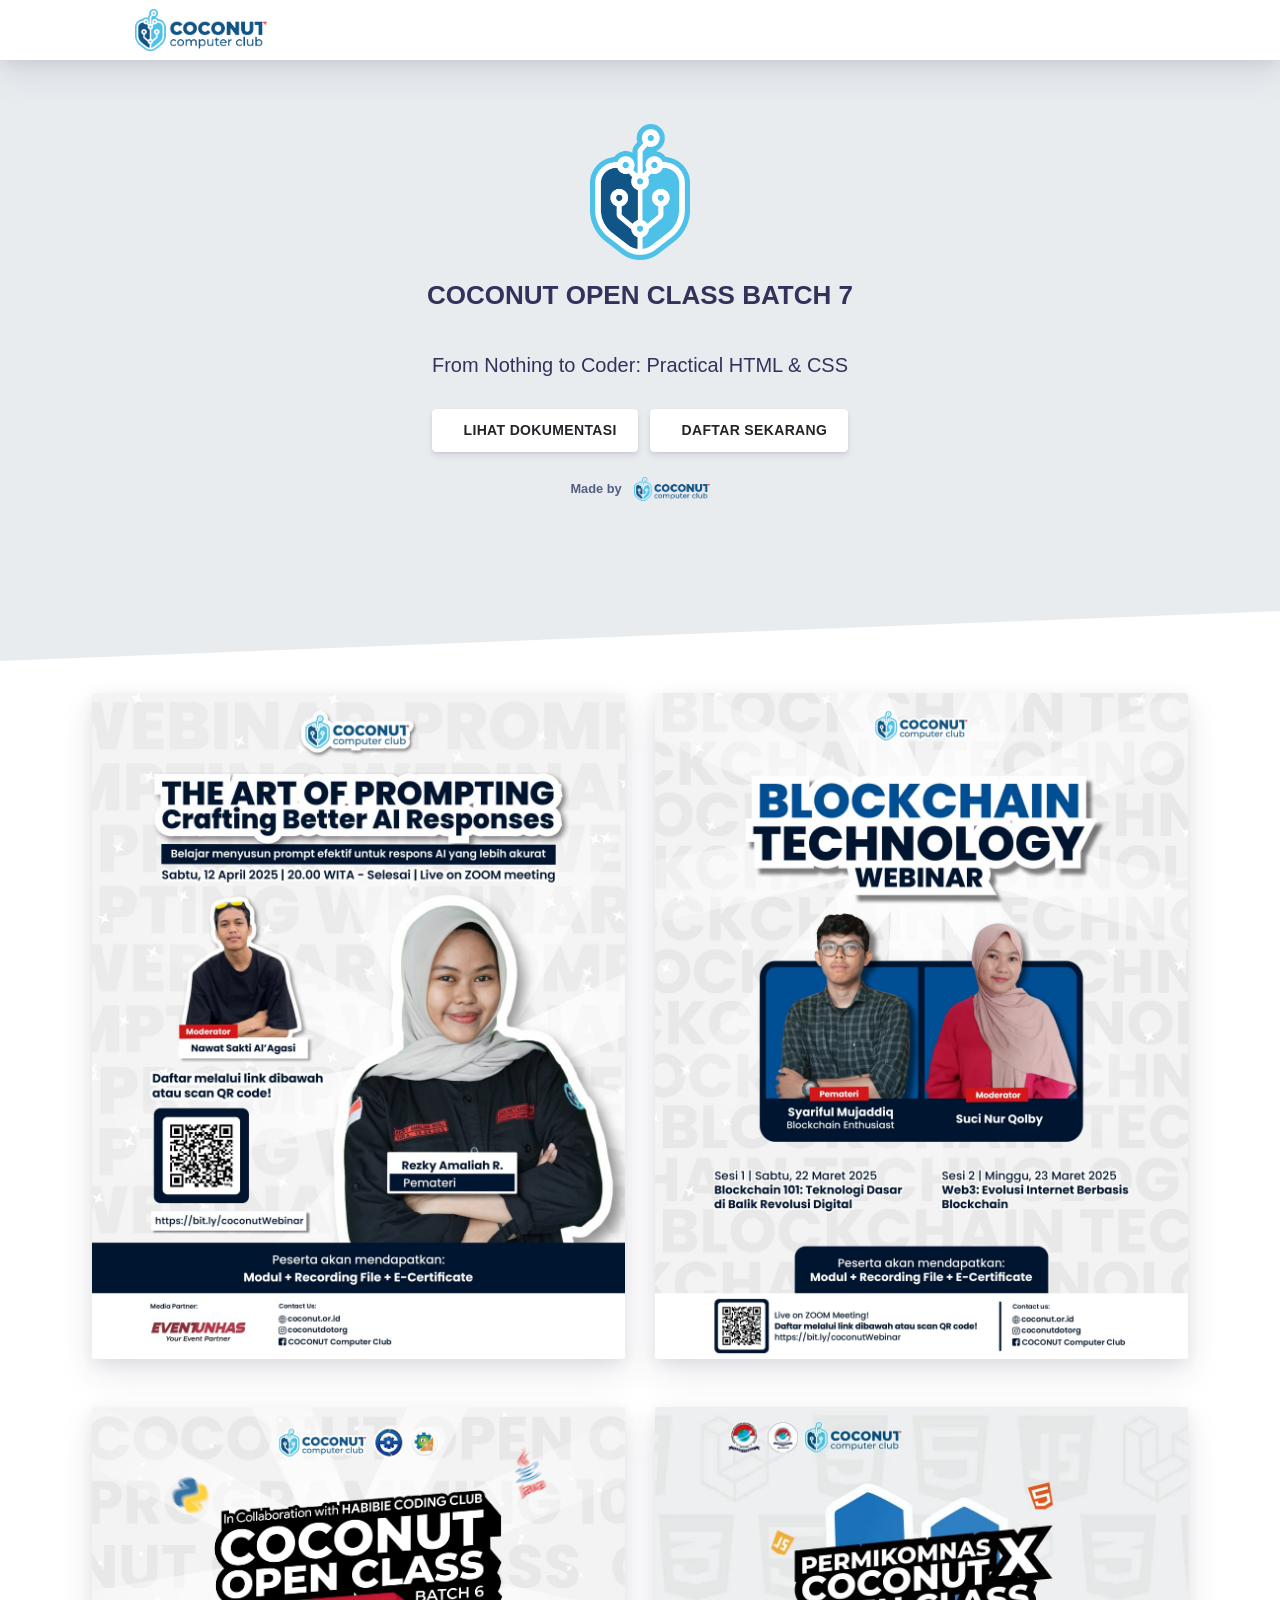
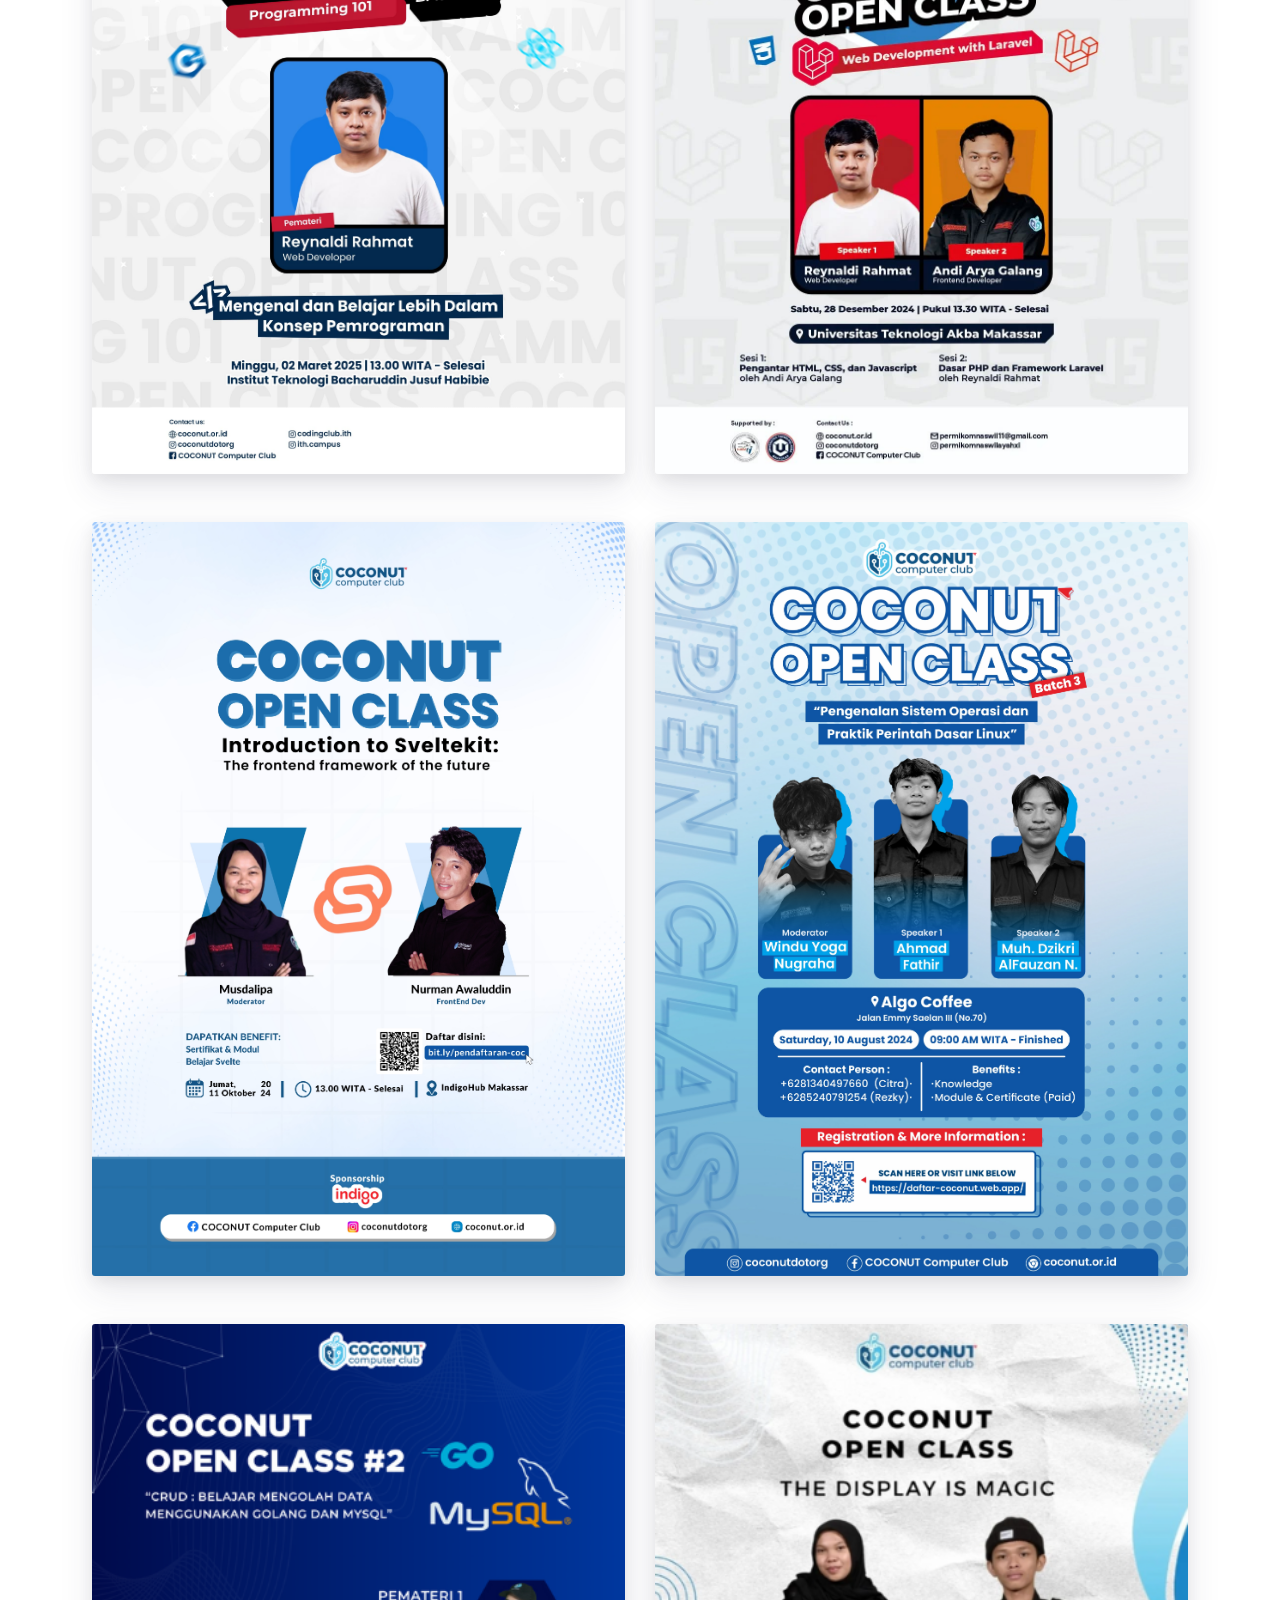
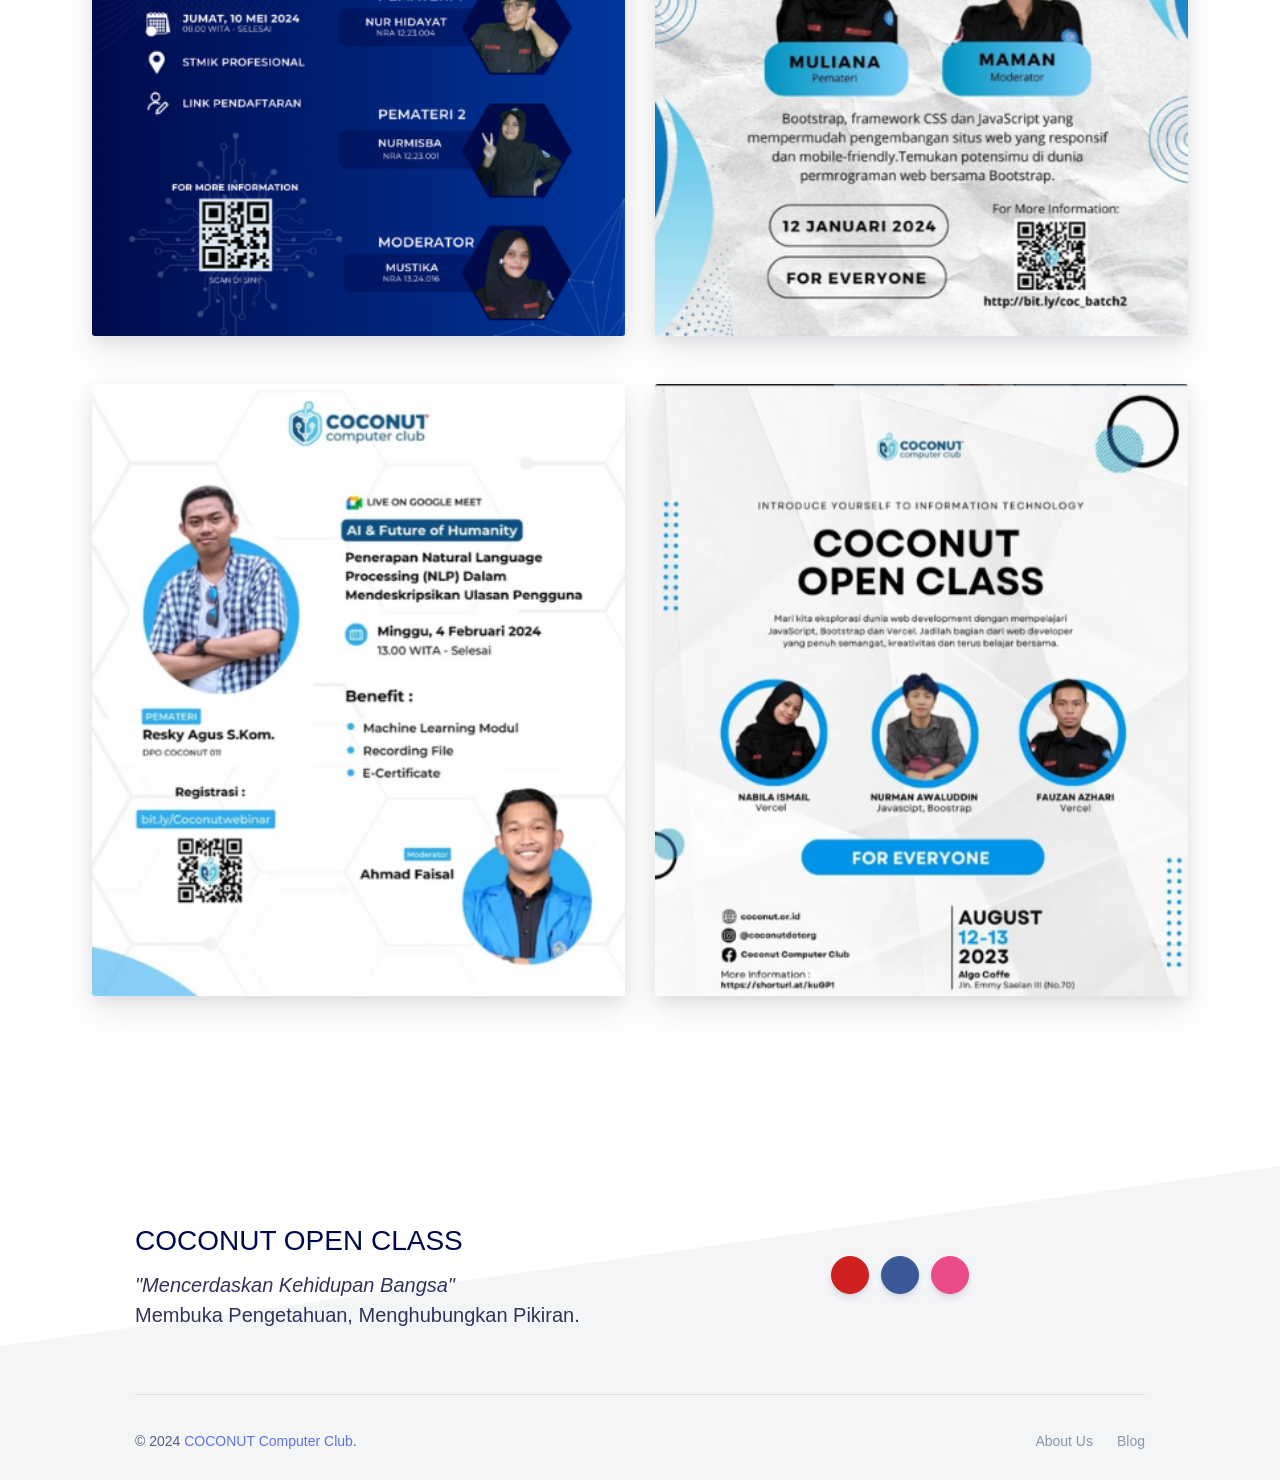
==== index.html @ f7965b32 "update" ====
<!DOCTYPE html>
<html lang="en">

<head>
  <meta charset="UTF-8">
  <link rel="apple-touch-icon" sizes="76x76" href="./assets/img/apple-icon.png">
  <link rel="icon" type="image/png" href="./assets/img/favicon.png">
  <meta name="viewport" content="width=device-width, initial-scale=1.0">
  <title>COCONUT OPEN CLASS</title>
  <!-- Nucleo Icons -->
  <link href="./assets/css/nucleo-icons.css" rel="stylesheet" />
  <link href="./assets/css/nucleo-svg.css" rel="stylesheet" />
  <!-- Font Awesome Icons -->
  <link href="./assets/css/font-awesome.css" rel="stylesheet" />
  <link href="./assets/css/nucleo-svg.css" rel="stylesheet" />
  <!-- CSS Files -->
  <link href="./assets/css/argon-design-system.css?v=1.2.2" rel="stylesheet" />
</head>

<body class="index-page">
  <!-- Navbar -->
  <nav id="navbar-main"
    class="navbar navbar-main navbar-expand-lg bg-white navbar-light position-sticky top-0 shadow py-2">
    <div class="container">
      <a class="navbar-brand mr-lg-5" href="./index.html">
        <img src="./assets/img/logococonut.png">
      </a>
      <button class="navbar-toggler" type="button" data-toggle="collapse" data-target="#navbar_global"
        aria-controls="navbar_global" aria-expanded="false" aria-label="Toggle navigation">
        <span class="navbar-toggler-icon"></span>
      </button>
      <div class="navbar-collapse collapse" id="navbar_global">
        <div class="navbar-collapse-header">
          <div class="row">
            <div class="col-6 collapse-brand">
              <a href="./index.html">
                <img src="./assets/img/logococonut.png">
              </a>
            </div>
          </div>
        </div>
        <ul class="navbar-nav align-items-lg-center ml-lg-auto">
          <li class="nav-item">
            <a class="nav-link nav-link-icon" href="https://www.facebook.com/coconutcomputer" data-toggle="tooltip"
              title="Like us on Facebook">
              <i class="fa fa-facebook-square"></i>
              <span class="nav-link-inner--text d-lg-none">Facebook</span>
            </a>
          </li>
          <li class="nav-item">
            <a class="nav-link nav-link-icon" href="https://www.instagram.com/coconutdotorg" data-toggle="tooltip"
              title="Follow us on Instagram">
              <i class="fa fa-instagram"></i>
              <span class="nav-link-inner--text d-lg-none">Instagram</span>
            </a>
          </li>
          <li class="nav-item">
            <a class="nav-link nav-link-icon" href="https://youtube.com/@coconutcomputerclub3982" data-toggle="tooltip"
              title="Follow us on youtube">
              <i class="fa fa-youtube-square"></i>
              <span class="nav-link-inner--text d-lg-none">youtube</span>
            </a>
          </li>
        </ul>
      </div>
    </div>
  </nav>
  <!-- End Navbar -->
  <div class="wrapper">
    <div class="section section-hero section-shaped">
      <div class="shape shape-style-1 shape-primary"></div>
      <div class="page-header">
        <div class="container shape-container py-lg">
          <div class="row align-items-center justify-content-center">
            <div class="col-lg-6 text-center">
              <img src="./assets/img/logo.png" style="width: 100px; margin-bottom: 1rem;" class="img-fluid">
              <h1 class="display-4 text-white">COCONUT OPEN CLASS BATCH 7 <br><br>
                <sup class="lead">From Nothing to Coder: Practical HTML & CSS</sup>
              </h1>
              <div class="btn-wrapper mt-3">
                <a href="dokumentasi.html" class="btn btn-white btn-icon mb-3 mb-sm-0">
                  <span class="btn-inner--icon"><i class="ni ni-image"></i></span>
                  <span class="btn-inner--text">Lihat Dokumentasi</span>
                </a>
                <a href="./formulir.html" class="btn btn-white btn-icon mb-3 mb-sm-0">
                  <span class="btn-inner--icon"><i class="ni ni-single-copy-04"></i></span>
                  <span class="btn-inner--text">Daftar Sekarang</span>
                </a>
              </div>
              <div class="mt-4">
                <small class="text-white font-weight-bold mb-0 mr-2">Made by</small>
                <img src="./assets/img/logococonut.png" style="height: 24px;">
              </div>
            </div>
          </div>
        </div>
      </div>
      <div class="separator separator-bottom separator-skew zindex-100">
        <svg x="0" y="0" viewBox="0 0 2560 100" preserveAspectRatio="none" version="1.1"
          xmlns="http://www.w3.org/2000/svg">
          <polygon class="fill-white" points="2560 0 2560 100 0 100"></polygon>
        </svg>
      </div>
    </div>
    <div class="container container-lg" style="padding: 2rem;">
      <div class="row">
        <div class="col-md-6 mb-5 mb-md-5">
          <div class="card card-lift--hover shadow border-0">
            <a href="#" title="Landing Page">
              <img src="./assets/img/coc 2024-2025/Webinar2025Promt.jpeg" class="card-img">
            </a>
          </div>
        </div>
        <div class="col-md-6 mb-5 mb-md-5">
          <div class="card card-lift--hover shadow border-0">
            <a href="#" title="Profile Page">
              <img src="./assets/img/coc 2024-2025/Webinar2025.jpg" class="card-img">
            </a>
          </div>
        </div>
        <div class="col-md-6 mb-5 mb-md-5">
          <div class="card card-lift--hover shadow border-0">
            <a href="#" title="Profile Page">
              <img src="./assets/img/coc 2024-2025/Coc3.jpg" class="card-img">
            </a>
          </div>
        </div>
        <div class="col-md-6 mb-5 mb-md-5">
          <div class="card card-lift--hover shadow border-0">
            <a href="#" title="Profile Page">
              <img src="./assets/img/coc 2024-2025/Coc2.jpg" class="card-img">
            </a>
          </div>
        </div>
        <div class="col-md-6 mb-5 mb-md-5">
          <div class="card card-lift--hover shadow border-0">
            <a href="#" title="Profile Page">
              <img src="./assets/img/coc 2024-2025/Coc1.jpg" class="card-img">
            </a>
          </div>
        </div>
        <div class="col-md-6 mb-5 mb-md-5">
          <div class="card card-lift--hover shadow border-0">
            <a href="#" title="Profile Page">
              <img src="./assets/img/coc 2023-2024/coc4.jpg" class="card-img">
            </a>
          </div>
        </div>
        <div class="col-md-6 mb-5 mb-md-5">
          <div class="card card-lift--hover shadow border-0">
            <a href="#" title="Profile Page">
              <img src="./assets/img/coc 2023-2024/coc3.png" class="card-img">
            </a>
          </div>
        </div>
        <div class="col-md-6 mb-5 mb-md-5">
          <div class="card card-lift--hover shadow border-0">
            <a href="#" title="Profile Page">
              <img src="./assets/img/coc 2023-2024/coc2.png" class="card-img">
            </a>
          </div>
        </div>
        <div class="col-md-6 mb-5 mb-md-5">
          <div class="card card-lift--hover shadow border-0">
            <a href="#" title="Profile Page">
              <img src="./assets/img/coc 2023-2024/seminar1.png" class="card-img">
            </a>
          </div>
        </div>
        <div class="col-md-6 mb-5 mb-md-5">
          <div class="card card-lift--hover shadow border-0">
            <a href="#" title="Profile Page">
              <img src="./assets/img/coc 2023-2024/coc1.png" class="card-img">
            </a>
          </div>
        </div>
      </div>
    </div>
    <footer class="footer has-cards">
      <div class="container">
        <div class="row row-grid align-items-center my-md">
          <div class="col-lg-6">
            <h3 class="text-primary font-weight-light mb-2">COCONUT OPEN CLASS</h3>
            <h5 class="mb-0 font-weight-light"><b><i>"Mencerdaskan Kehidupan Bangsa"</i></b><br>Membuka Pengetahuan,
              Menghubungkan Pikiran.</h5>
          </div>
          <div class="col-lg-6 text-lg-center btn-wrapper">
            <button rel="nofollow"
              class="btn btn-icon-only btn-youtube rounded-circle" data-toggle="tooltip"
              data-original-title="Subscribe us">
              <a href="https://youtube.com/@coconutcomputerclub3982">
                <span class="btn-inner--icon"><i class="fa fa-youtube" style="color: white;"></i></span>
              </a>
            </button>
            <button rel="nofollow"
              class="btn-icon-only rounded-circle btn btn-facebook" data-toggle="tooltip" data-original-title="Like us">
              <a href="https://www.facebook.com/coconutcomputer">
                <span class="btn-inner--icon"><i class="fa fa-facebook" style="color: white;"></i></span>
              </a>
            </button>
            <button rel="nofollow"
              class="btn btn-icon-only btn-dribbble rounded-circle" data-toggle="tooltip"
              data-original-title="Follow us">
              <a href="https://coconut.or.id">
                <span class="btn-inner--icon"><i class="fa fa-chrome" style="color: white;"></i></span>
              </a>
            </button>
          </div>
        </div>
        <hr>
        <div class="row align-items-center justify-content-md-between">
          <div class="col-md-6">
            <div class="copyright">
              © 2024 <a href="https://coconut.or.id">COCONUT Computer Club</a>.
            </div>
          </div>
          <div class="col-md-6">
            <ul class="nav nav-footer justify-content-end">
              <li class="nav-item">
                <a href="https://coconut.or.id" class="nav-link">About Us</a>
              </li>
              <li class="nav-item">
                <a href="https://coconut.or.id/blog" class="nav-link">Blog</a>
              </li>
            </ul>
          </div>
        </div>
      </div>
    </footer>
  </div>
  <!-- Core JS Files -->
  <script src="./assets/js/core/jquery.min.js" type="text/javascript"></script>
  <script src="./assets/js/core/popper.min.js" type="text/javascript"></script>
  <script src="./assets/js/core/bootstrap.min.js" type="text/javascript"></script>
  <script src="./assets/js/plugins/perfect-scrollbar.jquery.min.js"></script>
  <script src="./assets/js/plugins/bootstrap-switch.js"></script>
  <script src="./assets/js/plugins/nouislider.min.js" type="text/javascript"></script>
  <script src="./assets/js/plugins/moment.min.js"></script>
  <script src="./assets/js/plugins/datetimepicker.js" type="text/javascript"></script>
  <script src="./assets/js/plugins/bootstrap-datepicker.min.js"></script>
  <script src="./assets/js/argon-design-system.min.js?v=1.2.2" type="text/javascript"></script>
  <script src="assets/js/script.js"></script>
  <script>
    function scrollToDownload() {
      if ($('.section-download').length != 0) {
        $("html, body").animate({
          scrollTop: $('.section-download').offset().top
        }, 1000);
      }
    }
  </script>
</body>
</html>
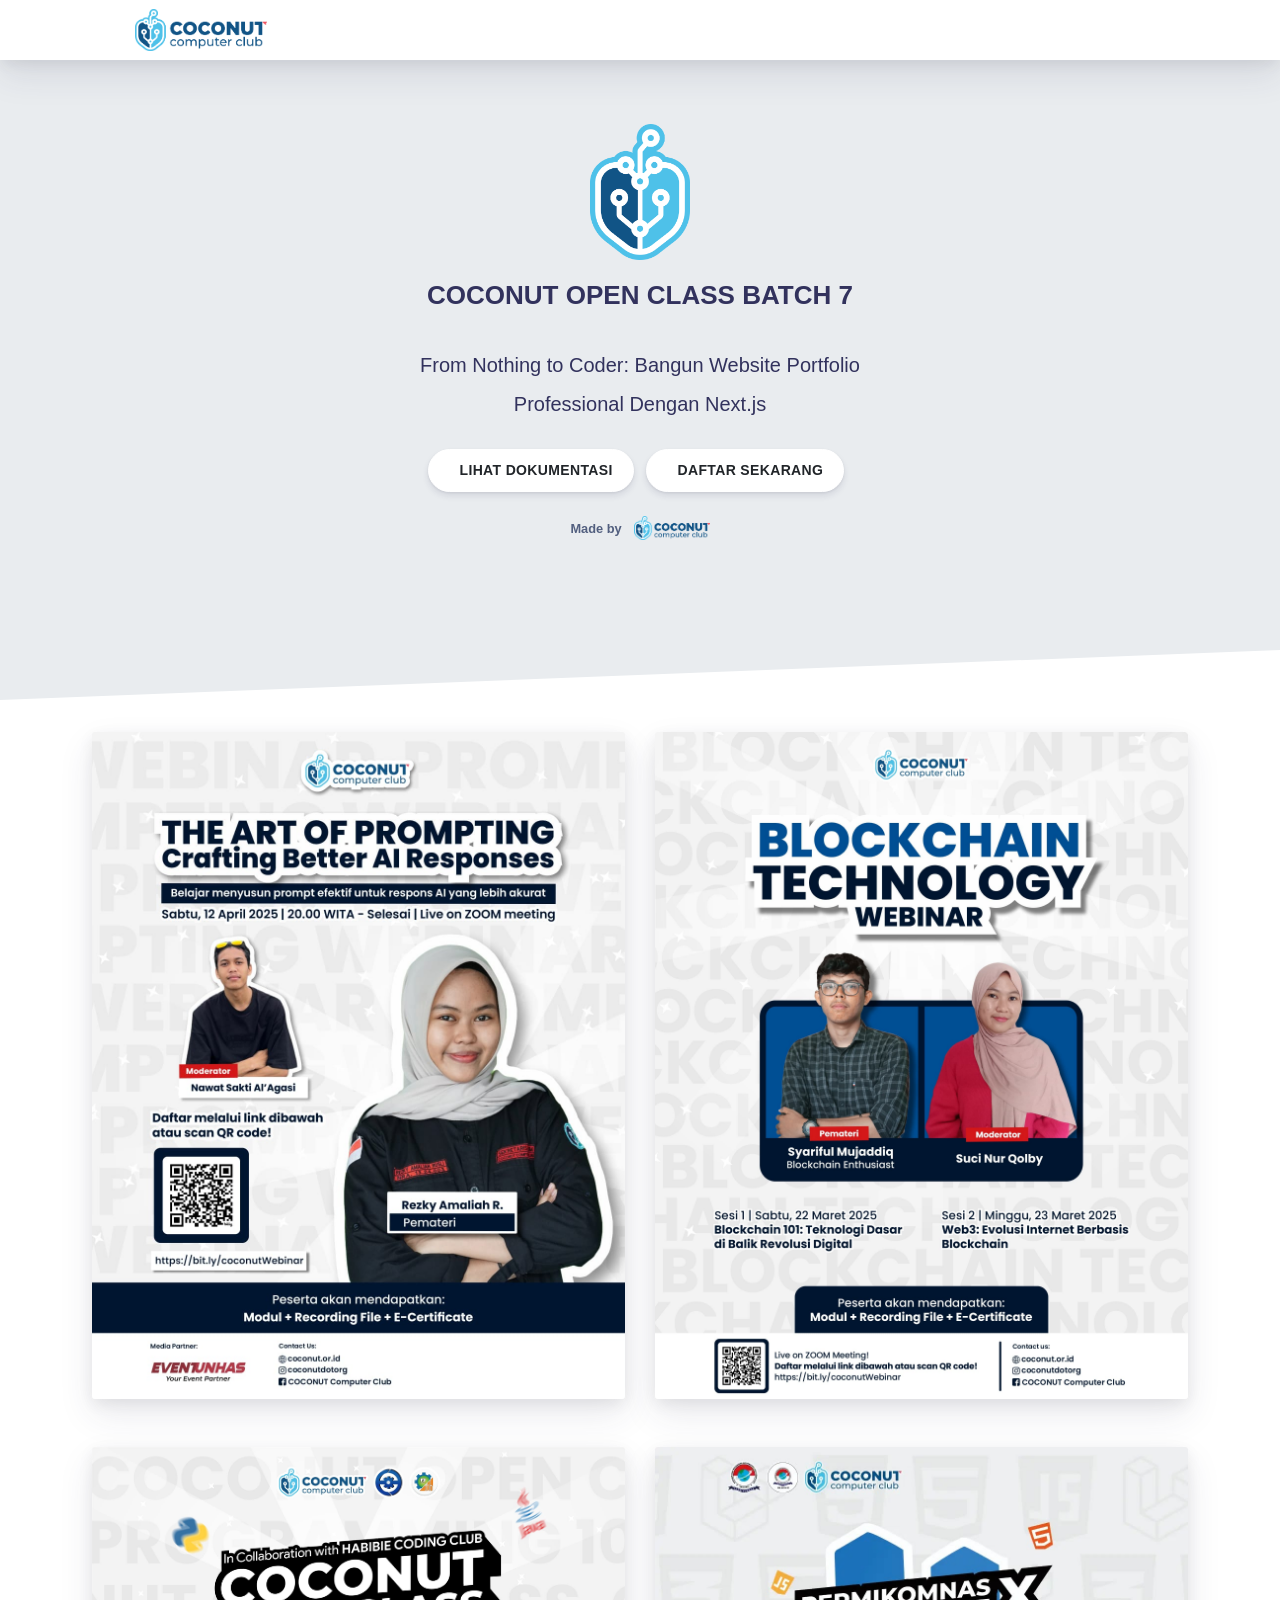
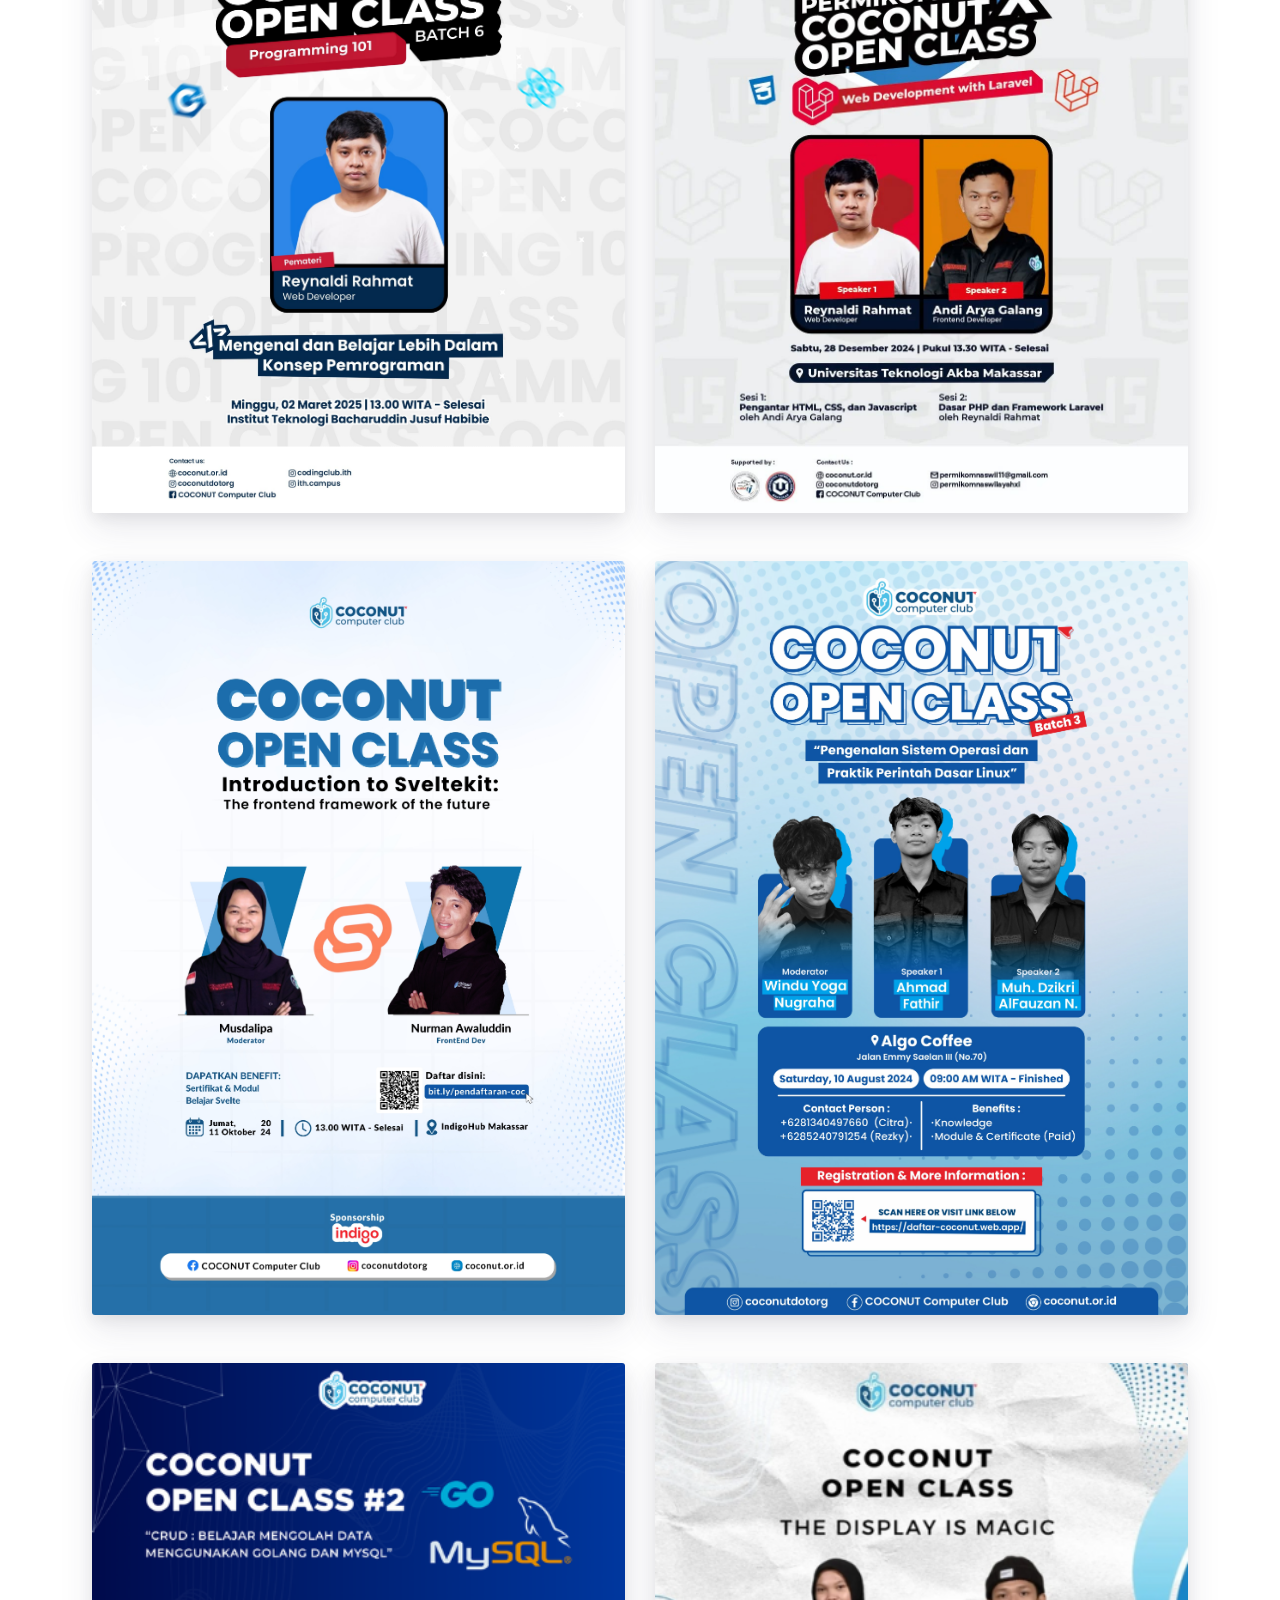
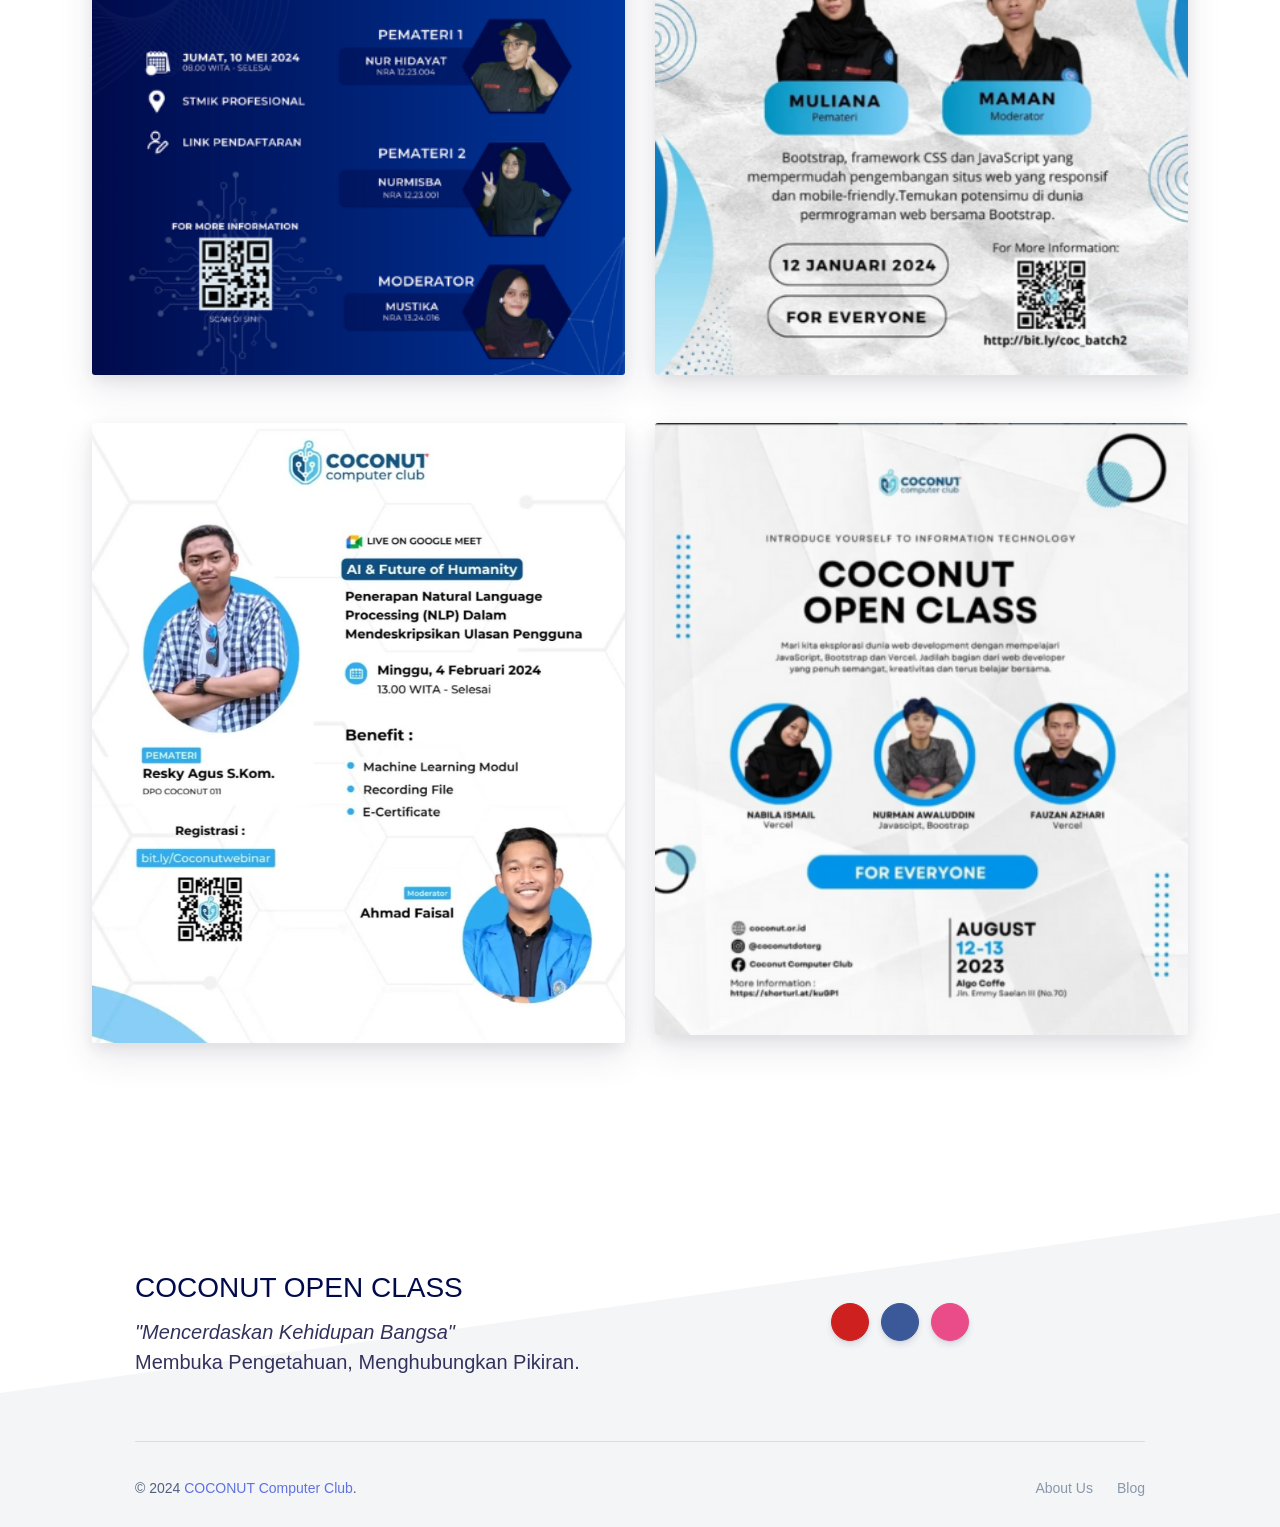
==== commit ead00c72: "update" ====
--- a/index.html
+++ b/index.html
@@ -75,7 +75,7 @@
             <div class="col-lg-6 text-center">
               <img src="./assets/img/logo.png" style="width: 100px; margin-bottom: 1rem;" class="img-fluid">
               <h1 class="display-4 text-white">COCONUT OPEN CLASS BATCH 7 <br><br>
-                <sup class="lead">From Nothing to Coder: Practical HTML & CSS</sup>
+                <sup class="lead">From Nothing to Coder: Bangun Website Portfolio Professional Dengan Next.js</sup>
               </h1>
               <div class="btn-wrapper mt-3">
                 <a href="dokumentasi.html" class="btn btn-white btn-icon mb-3 mb-sm-0">
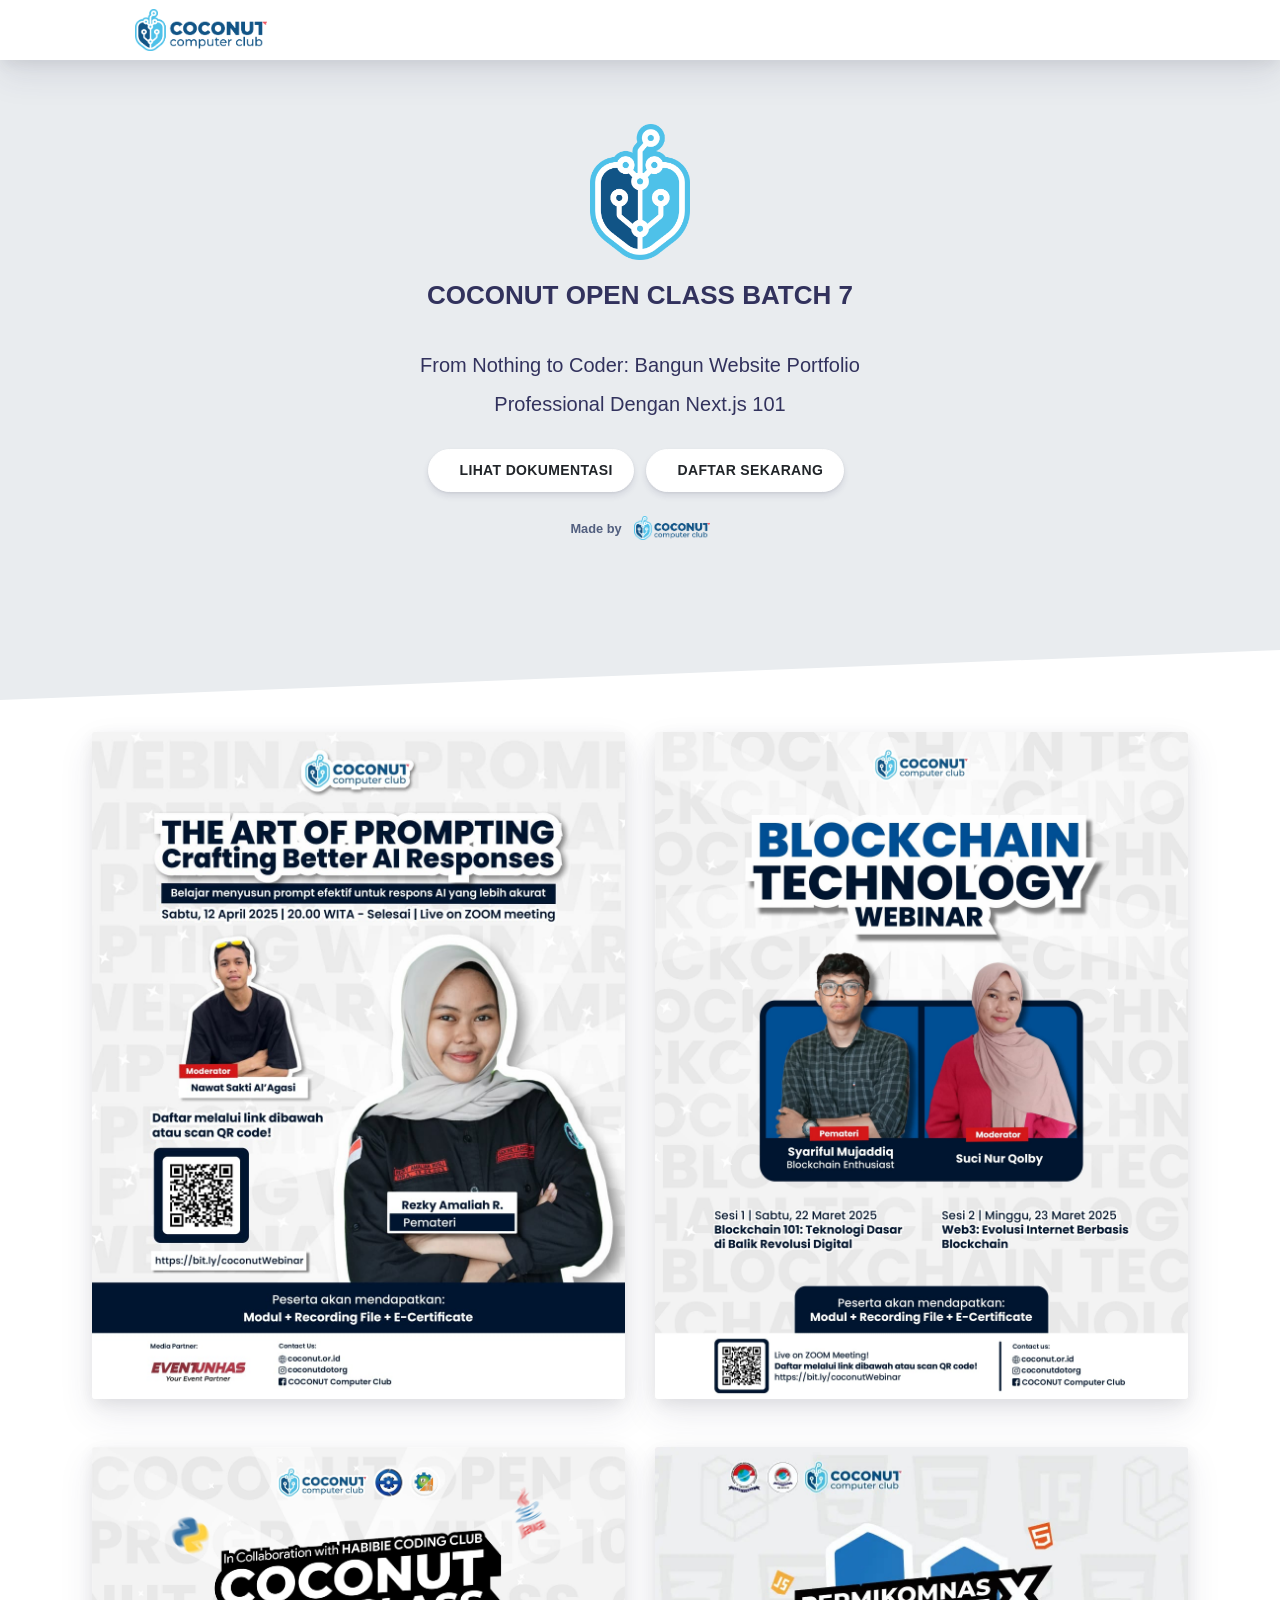
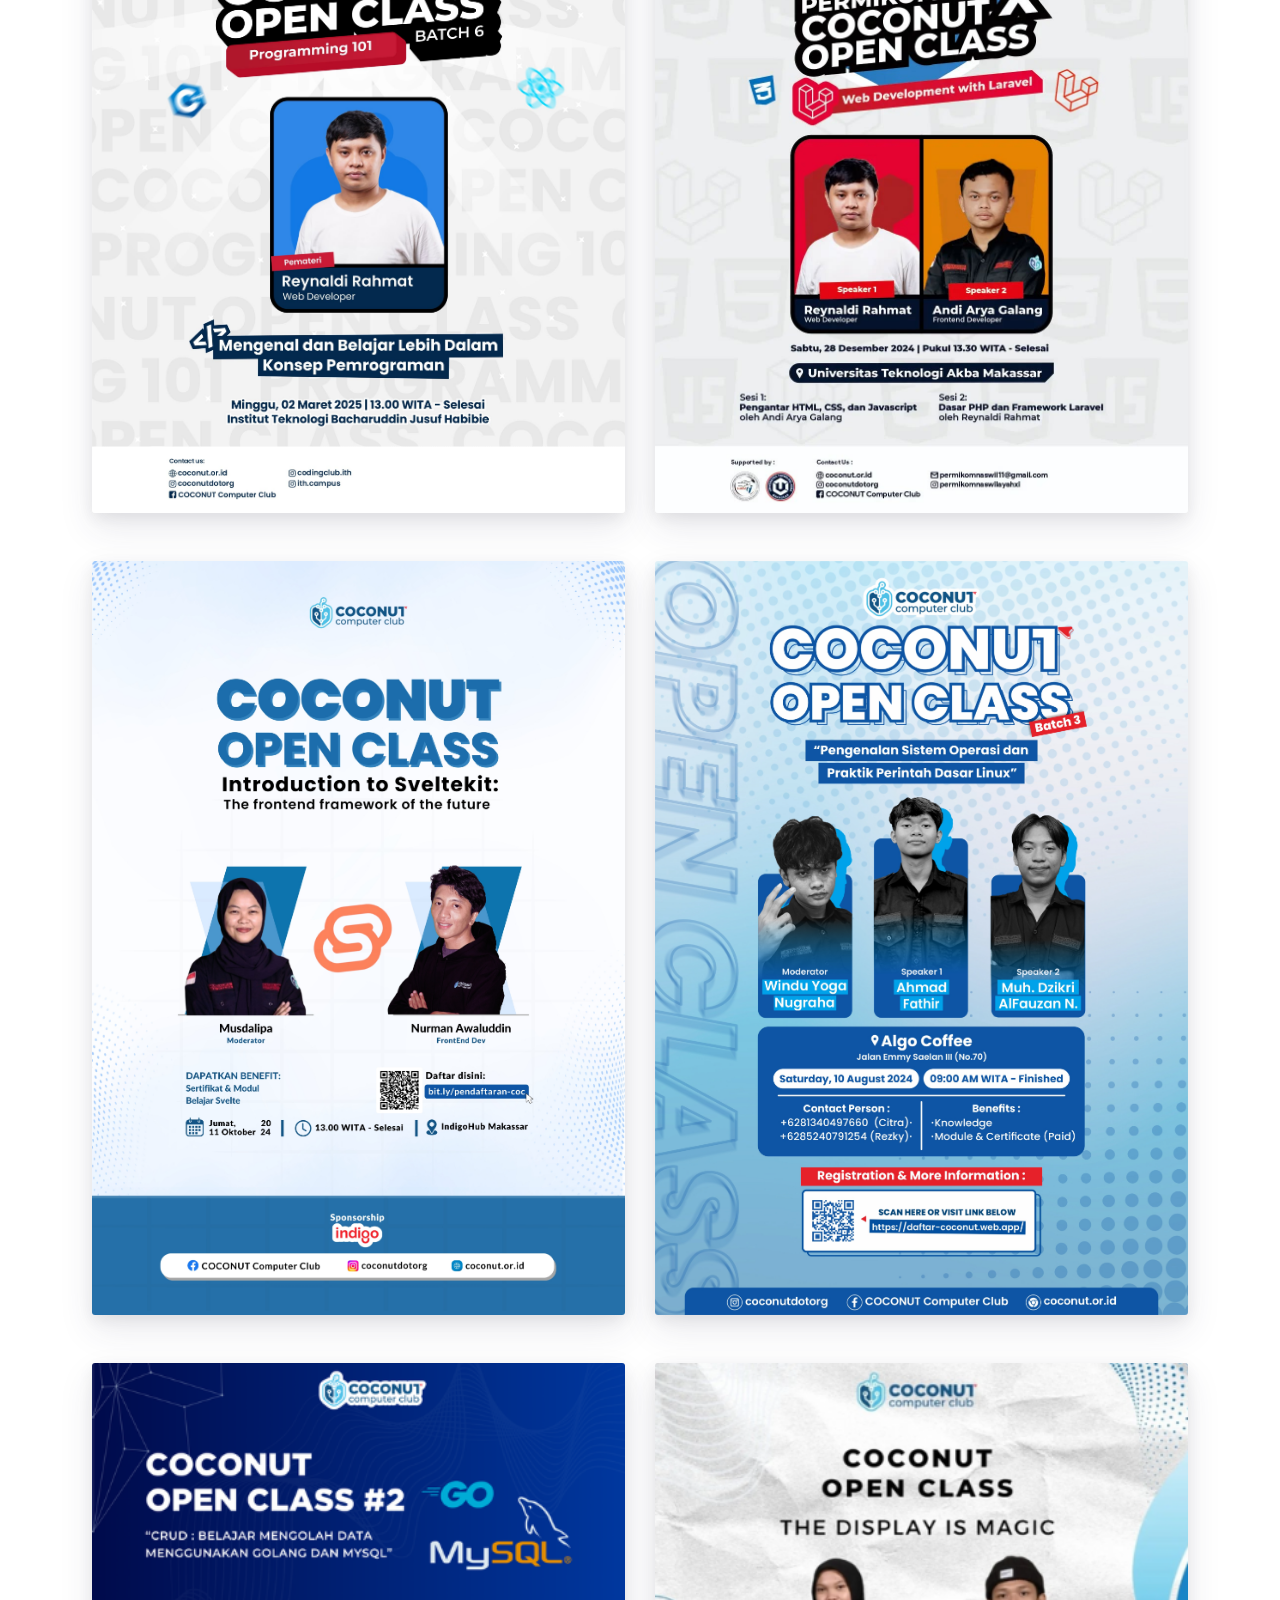
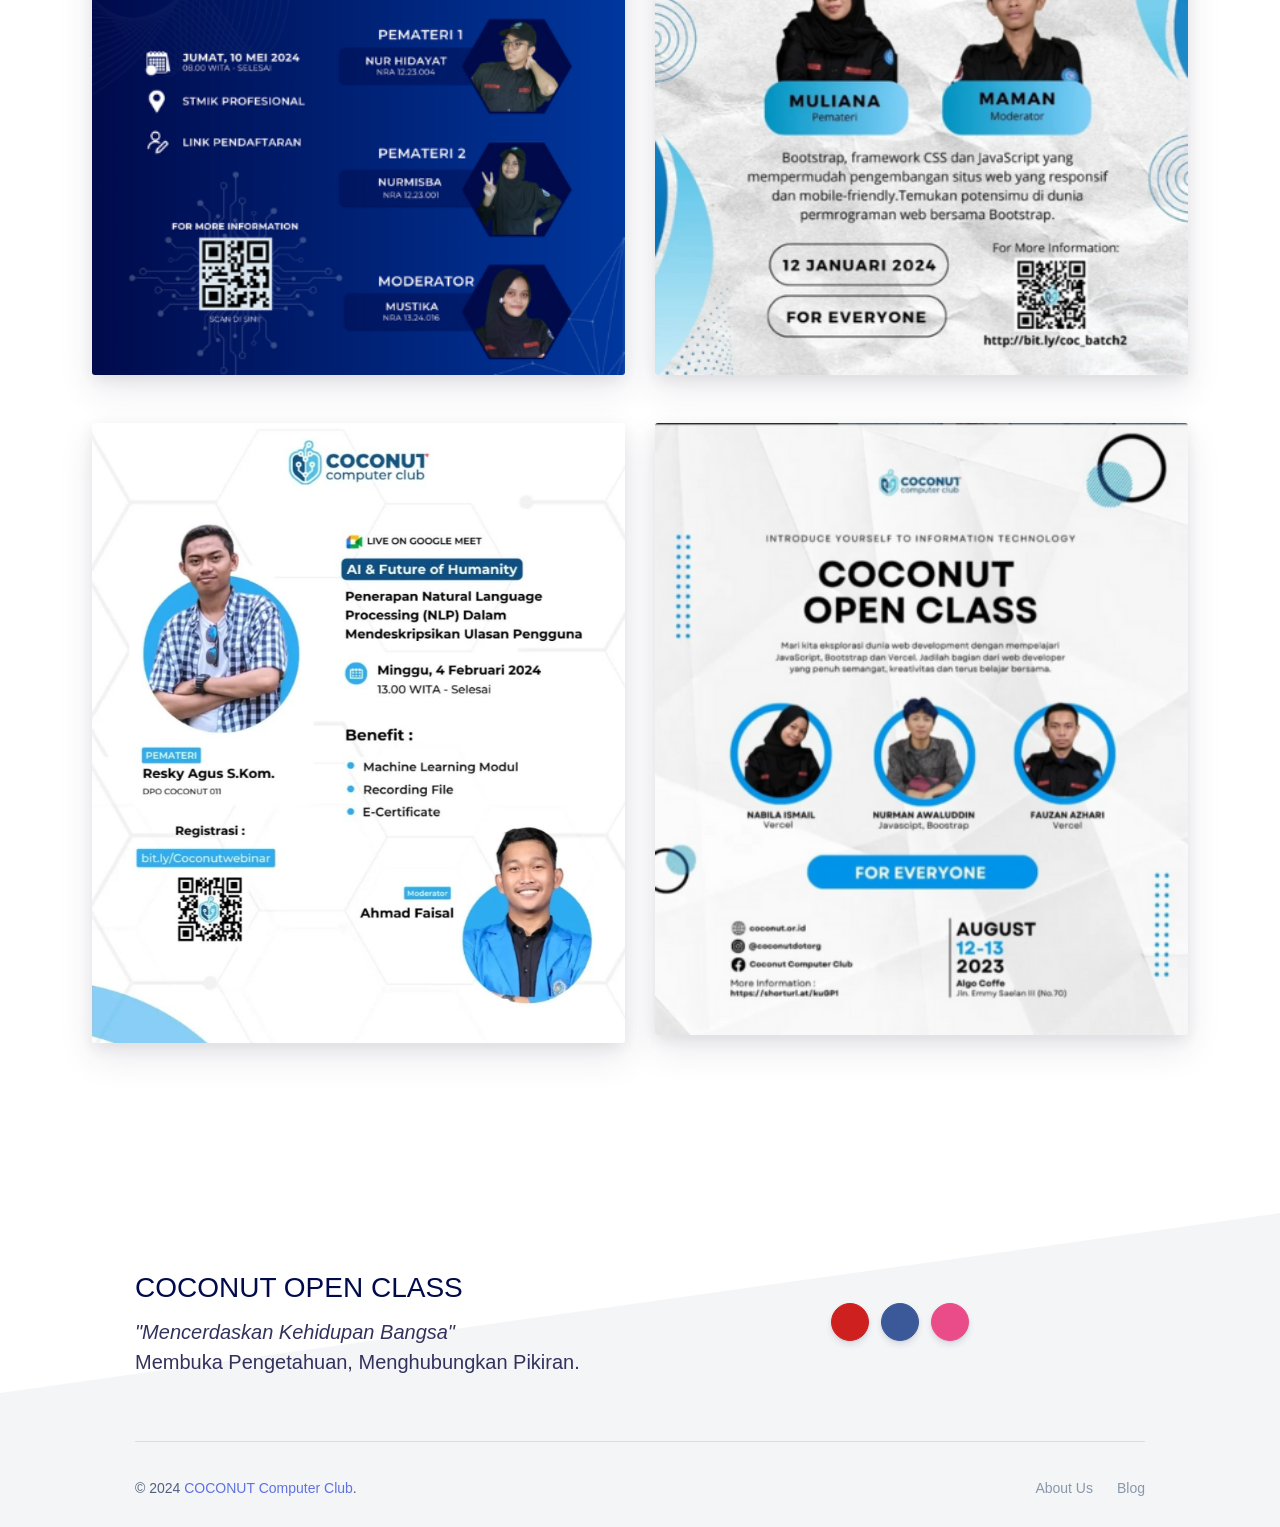
==== commit f113210e: "update" ====
--- a/index.html
+++ b/index.html
@@ -75,7 +75,7 @@
             <div class="col-lg-6 text-center">
               <img src="./assets/img/logo.png" style="width: 100px; margin-bottom: 1rem;" class="img-fluid">
               <h1 class="display-4 text-white">COCONUT OPEN CLASS BATCH 7 <br><br>
-                <sup class="lead">From Nothing to Coder: Bangun Website Portfolio Professional Dengan Next.js</sup>
+                <sup class="lead">From Nothing to Coder: Bangun Website Portfolio Professional Dengan Next.js 101</sup>
               </h1>
               <div class="btn-wrapper mt-3">
                 <a href="dokumentasi.html" class="btn btn-white btn-icon mb-3 mb-sm-0">
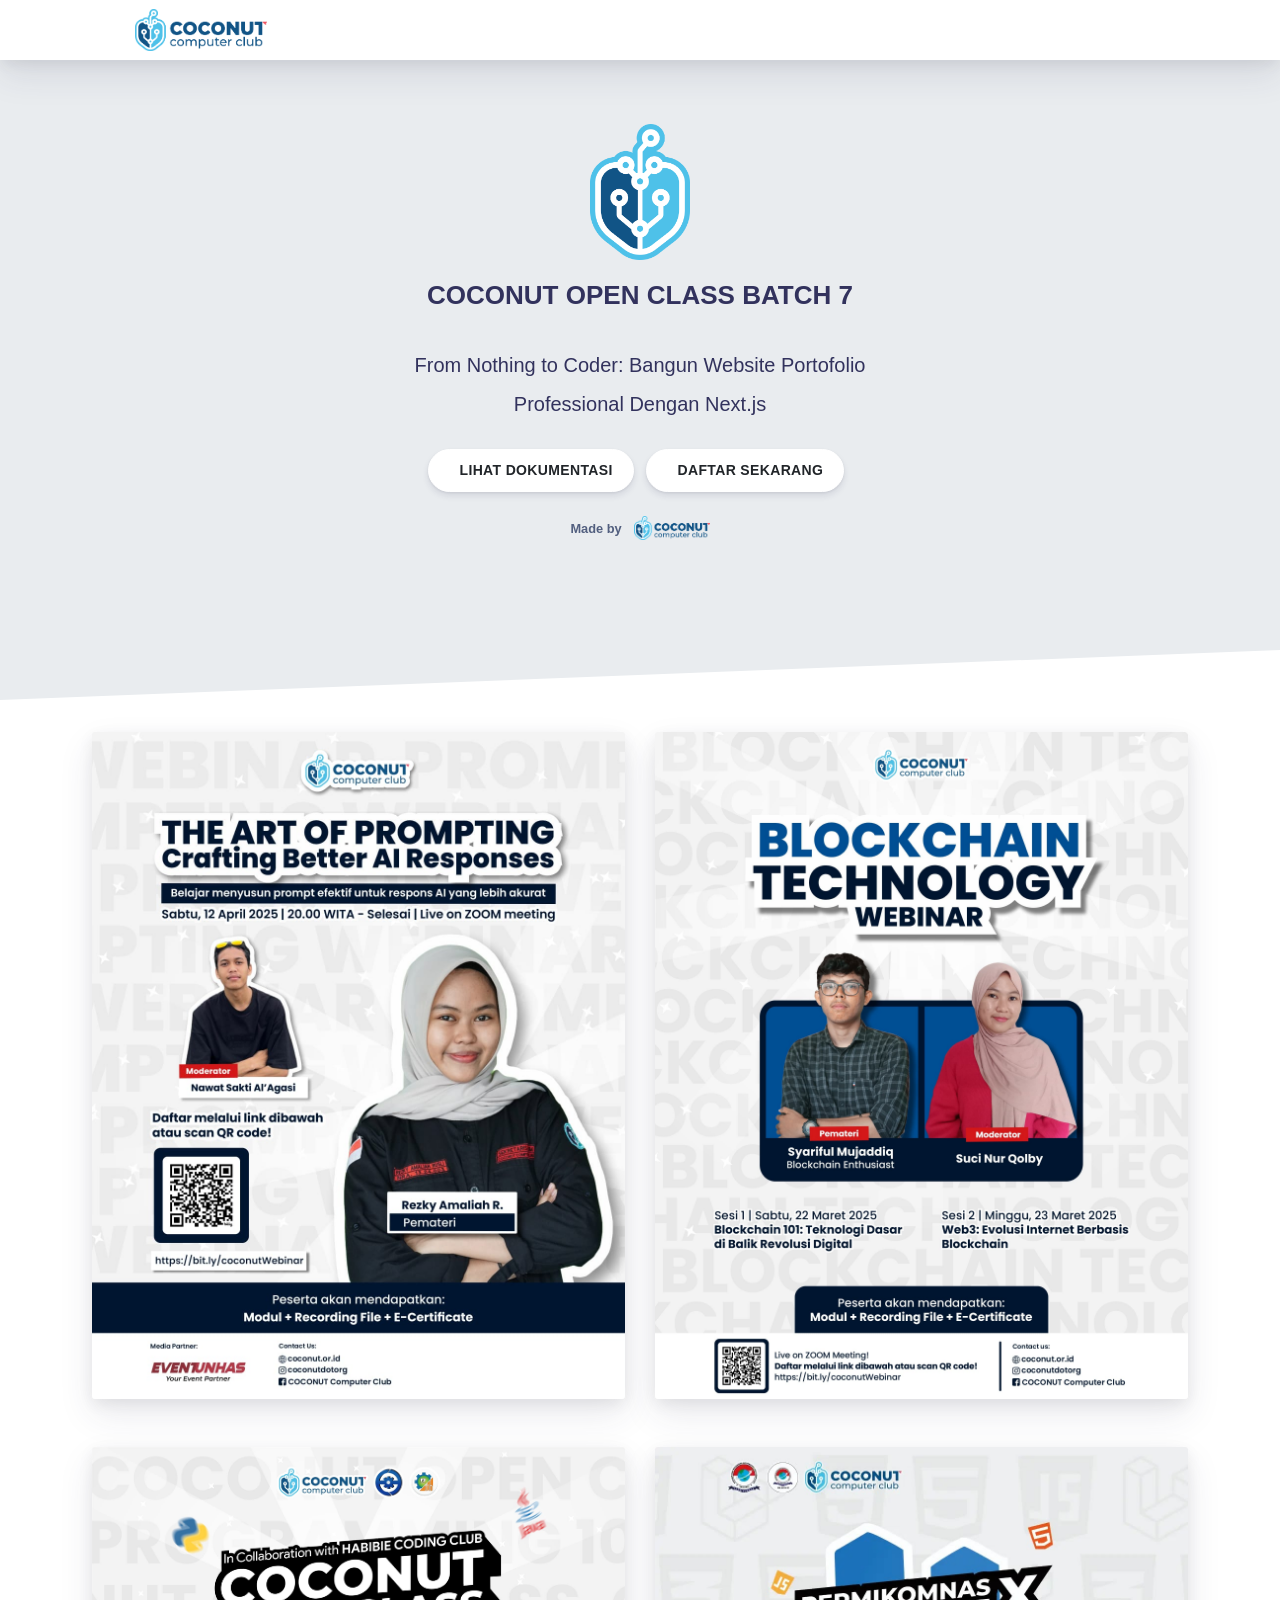
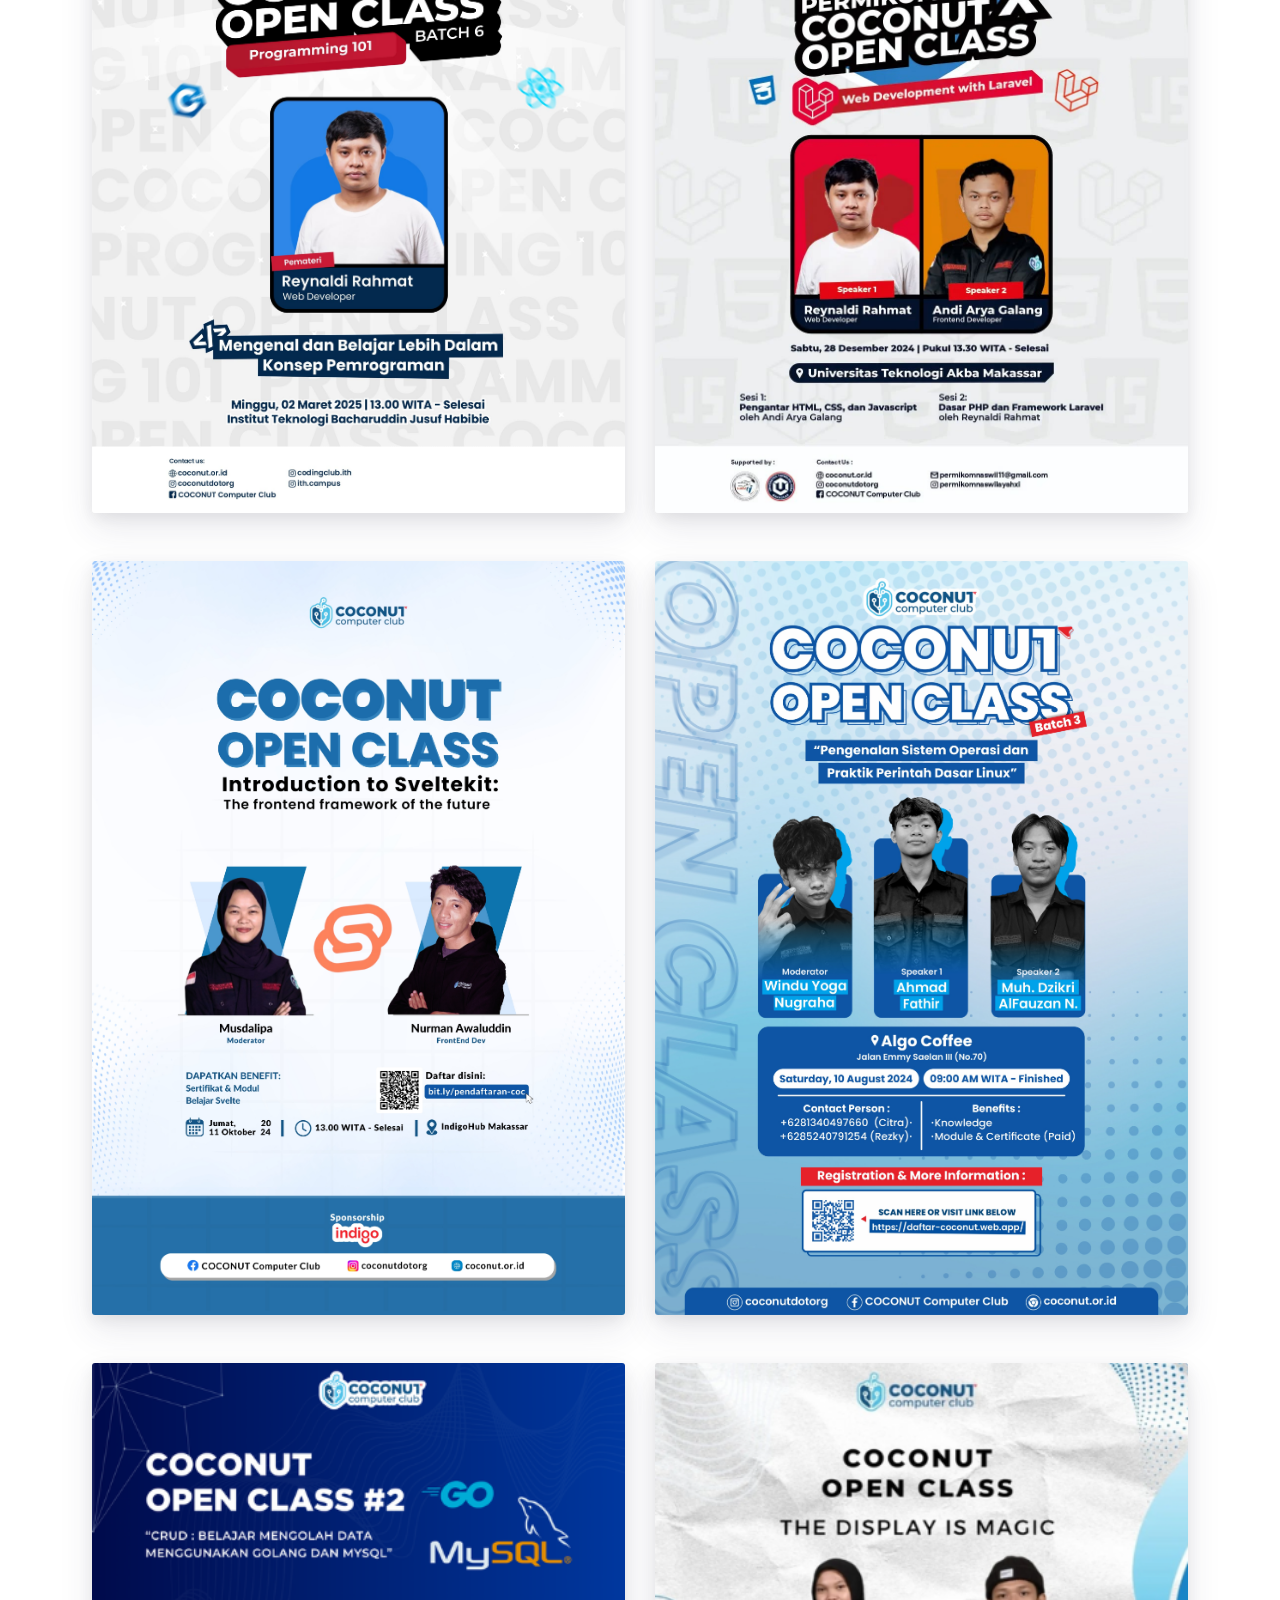
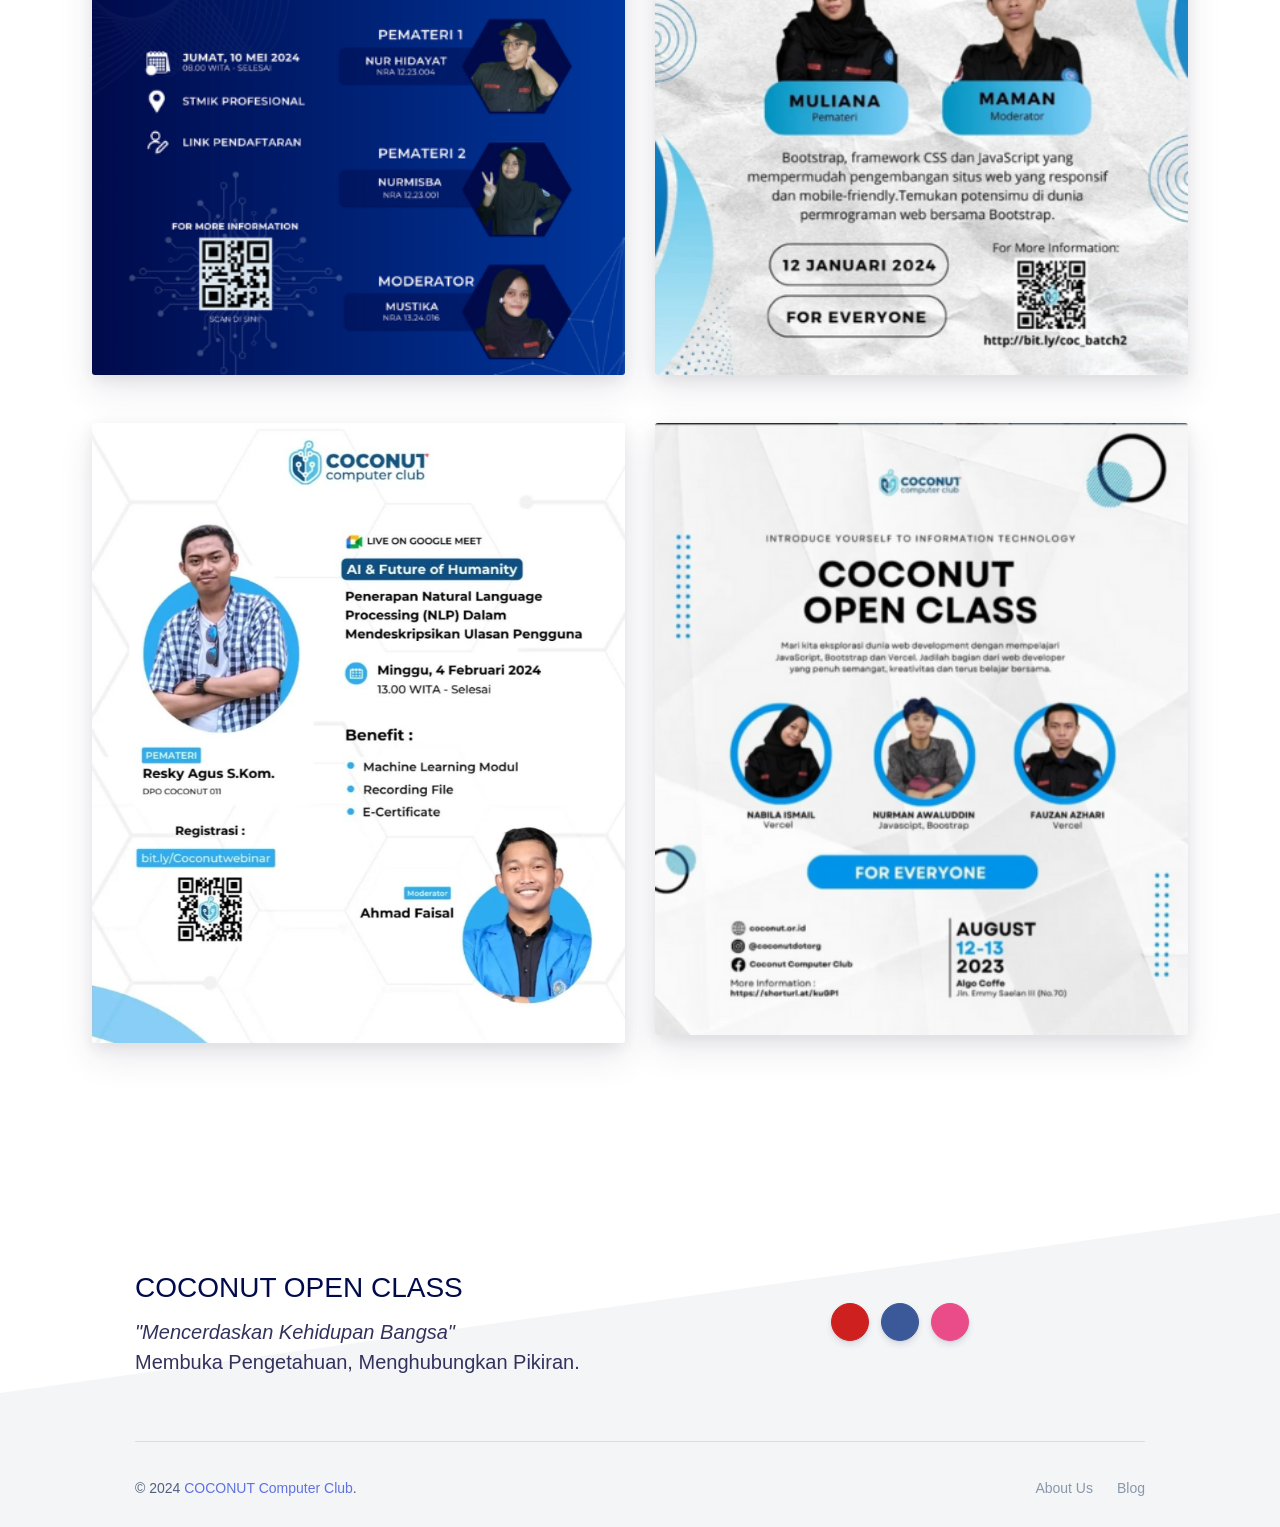
==== commit 7070ffaa: "update" ====
--- a/index.html
+++ b/index.html
@@ -75,7 +75,7 @@
             <div class="col-lg-6 text-center">
               <img src="./assets/img/logo.png" style="width: 100px; margin-bottom: 1rem;" class="img-fluid">
               <h1 class="display-4 text-white">COCONUT OPEN CLASS BATCH 7 <br><br>
-                <sup class="lead">From Nothing to Coder: Bangun Website Portfolio Professional Dengan Next.js 101</sup>
+                <sup class="lead">From Nothing to Coder: Bangun Website Portofolio Professional Dengan Next.js </sup>
               </h1>
               <div class="btn-wrapper mt-3">
                 <a href="dokumentasi.html" class="btn btn-white btn-icon mb-3 mb-sm-0">
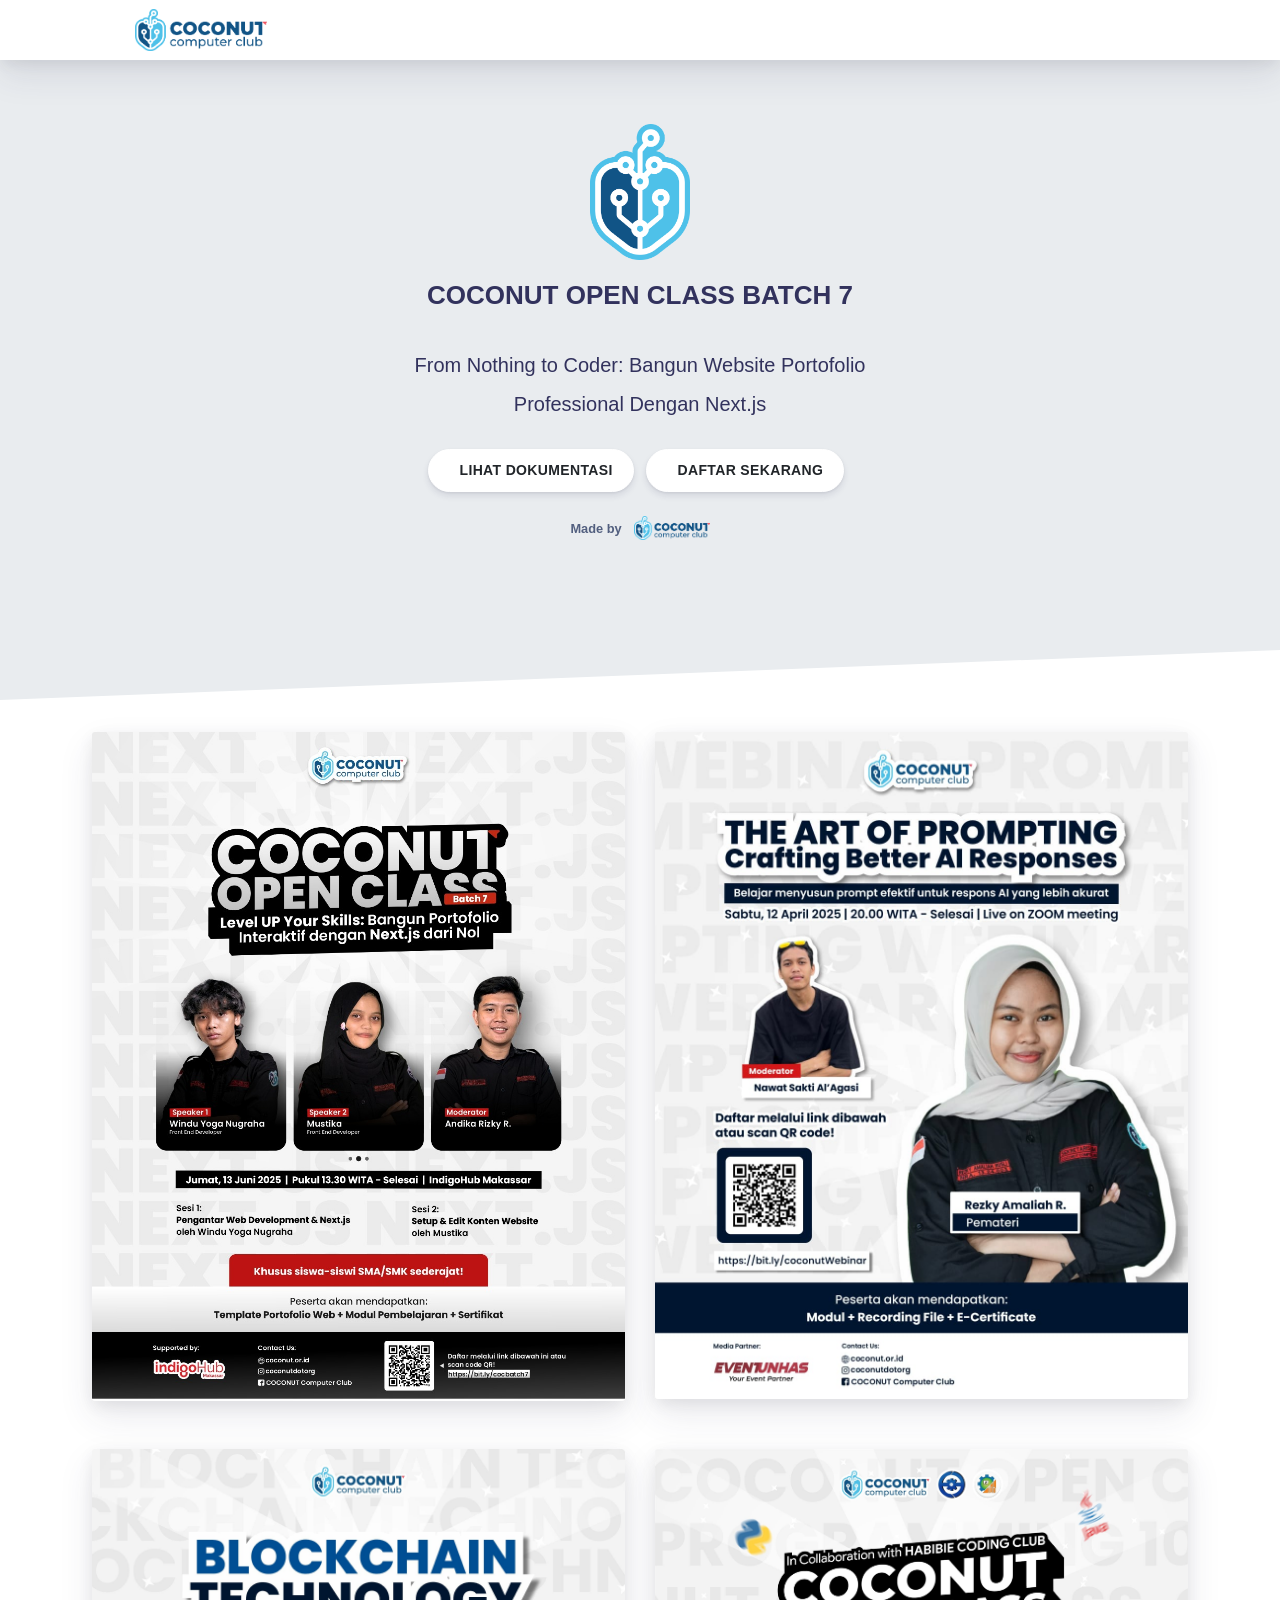
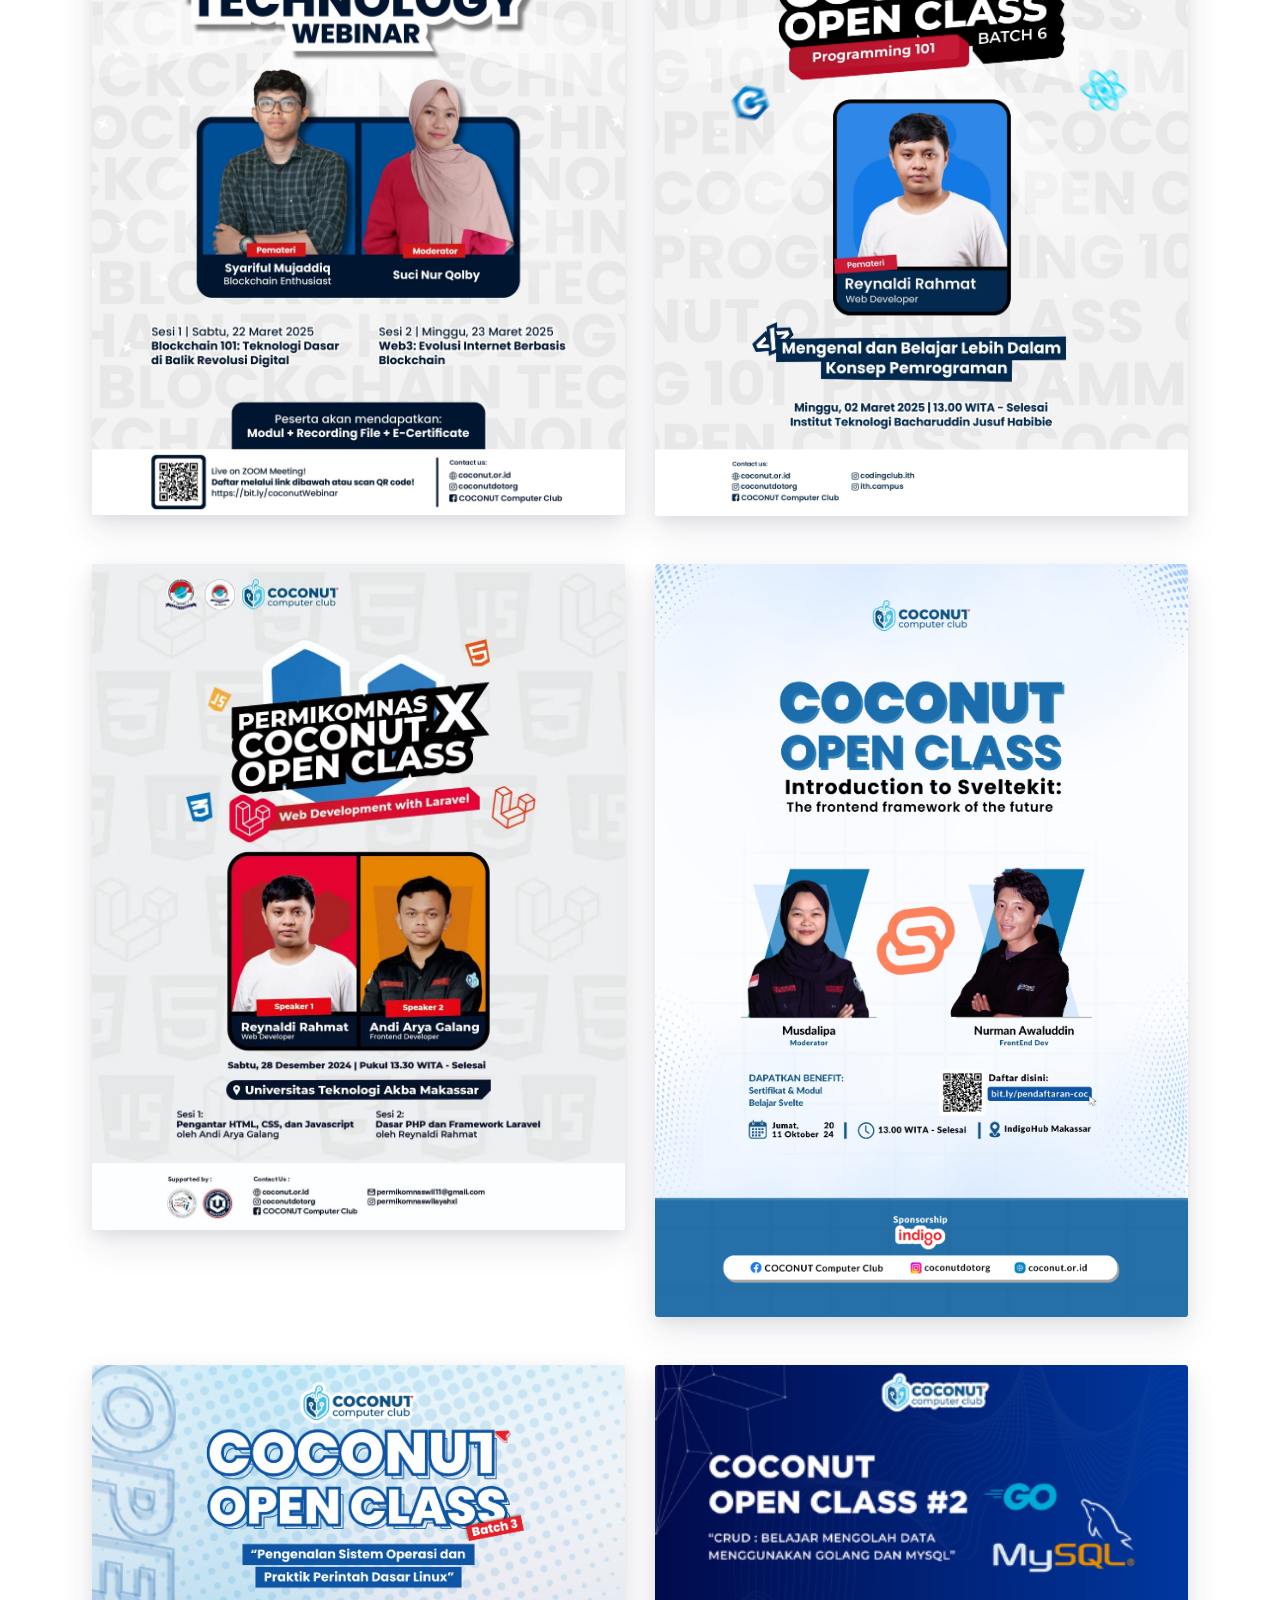
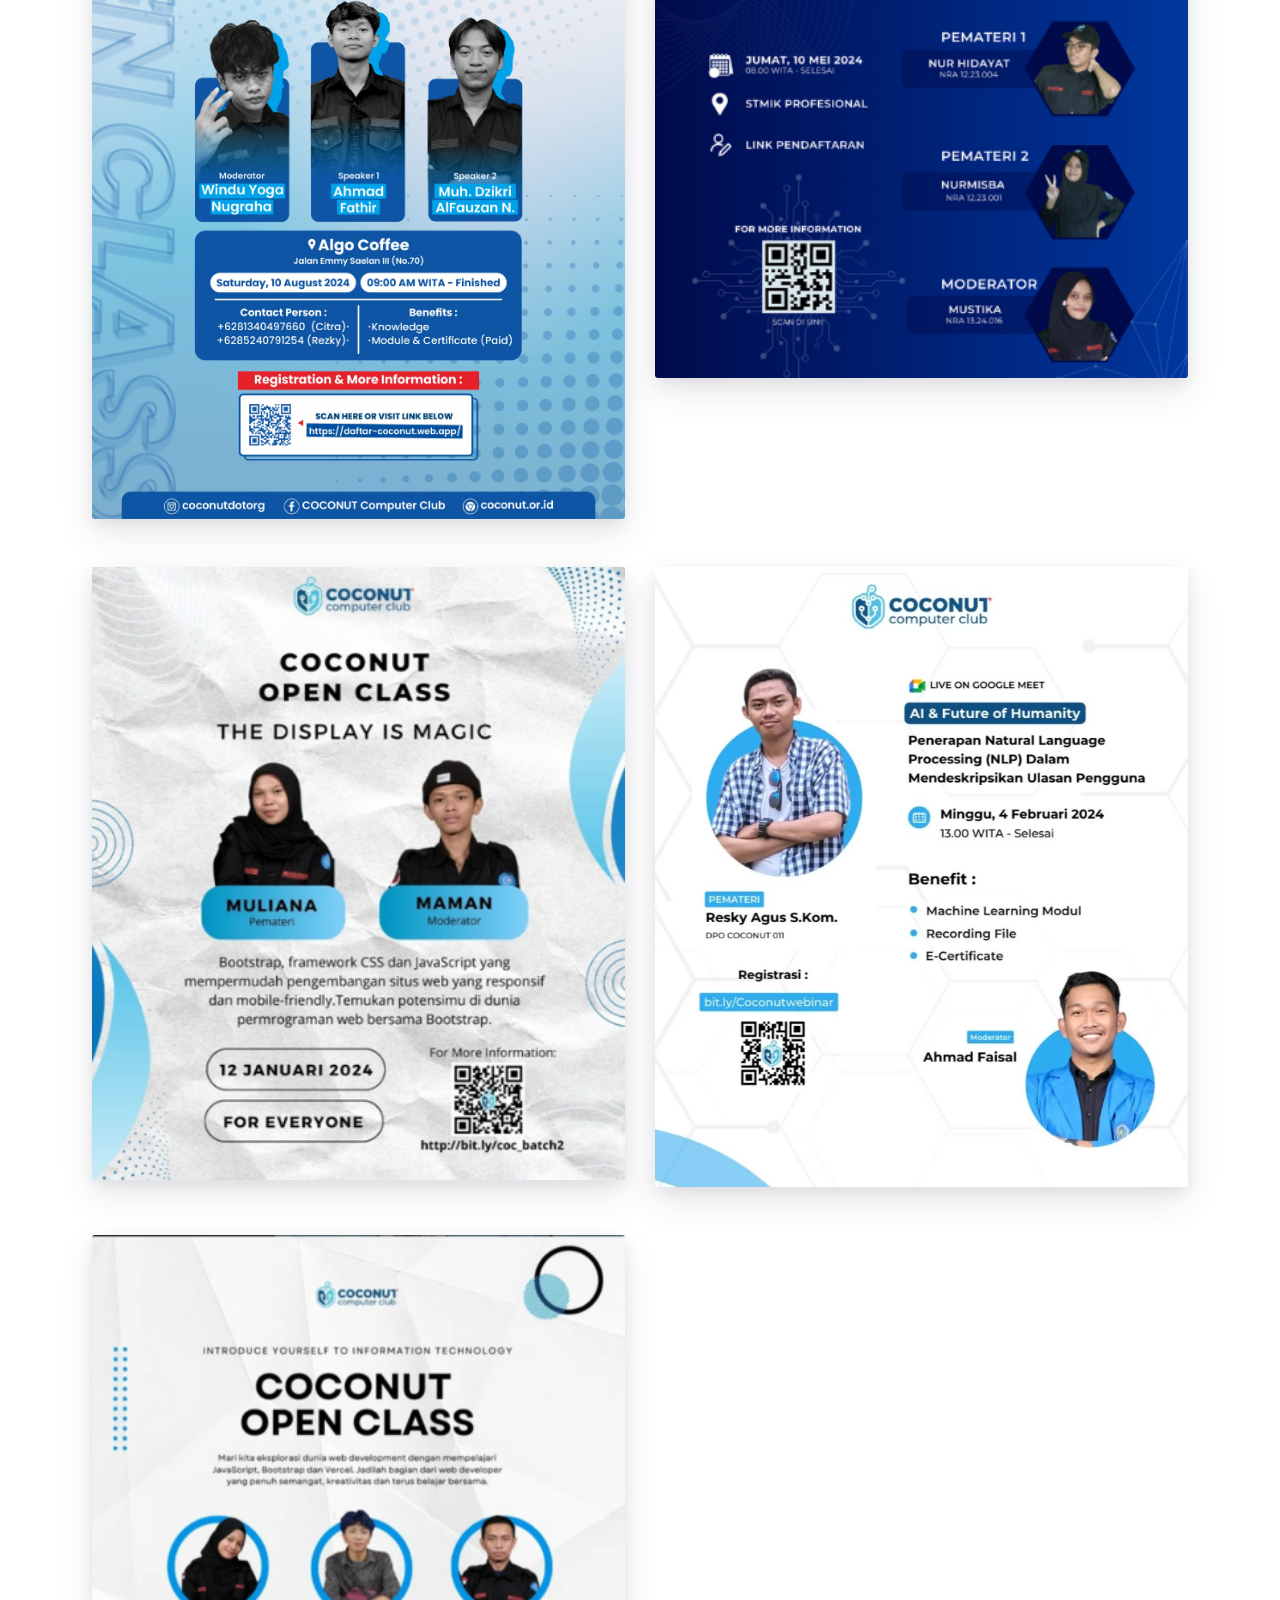
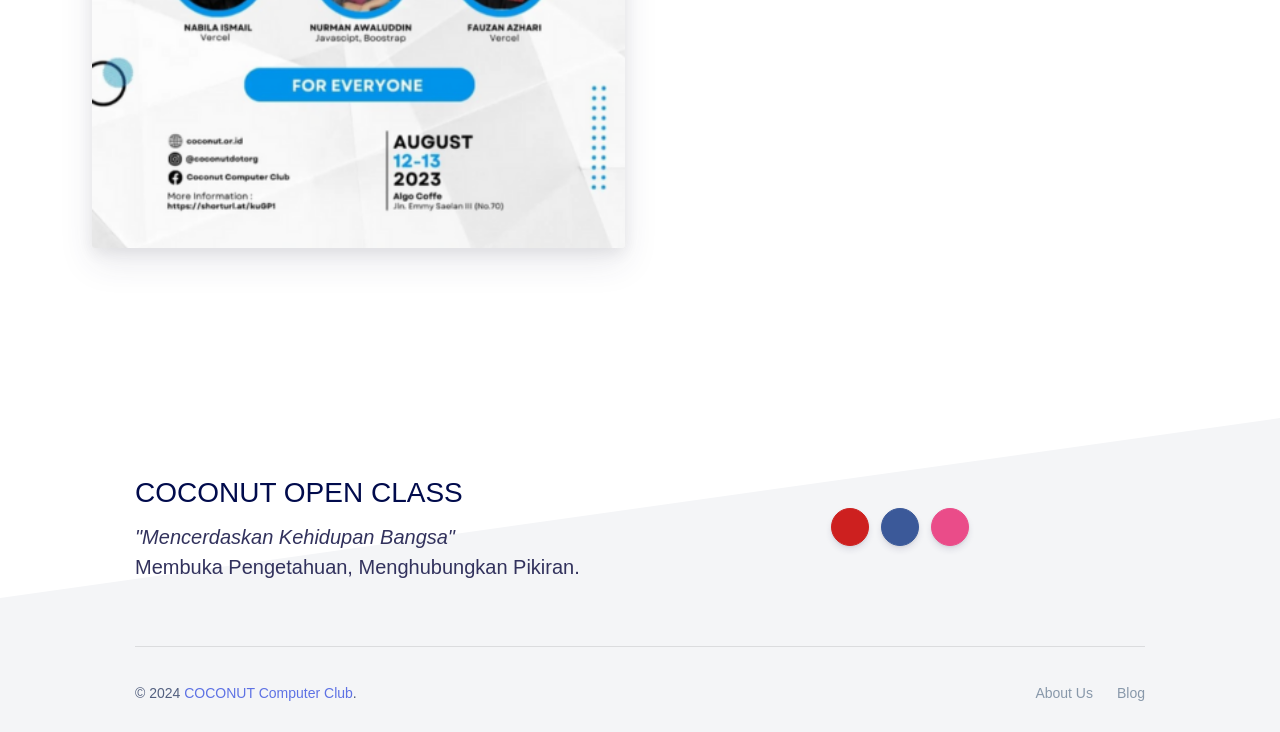
==== commit d8ba085a: "update" ====
--- a/index.html
+++ b/index.html
@@ -107,6 +107,13 @@
         <div class="col-md-6 mb-5 mb-md-5">
           <div class="card card-lift--hover shadow border-0">
             <a href="#" title="Landing Page">
+              <img src="./assets/img/coc 2024-2025/coc4.jpg" class="card-img">
+            </a>
+          </div>
+        </div>
+        <div class="col-md-6 mb-5 mb-md-5">
+          <div class="card card-lift--hover shadow border-0">
+            <a href="#" title="Landing Page">
               <img src="./assets/img/coc 2024-2025/Webinar2025Promt.jpeg" class="card-img">
             </a>
           </div>
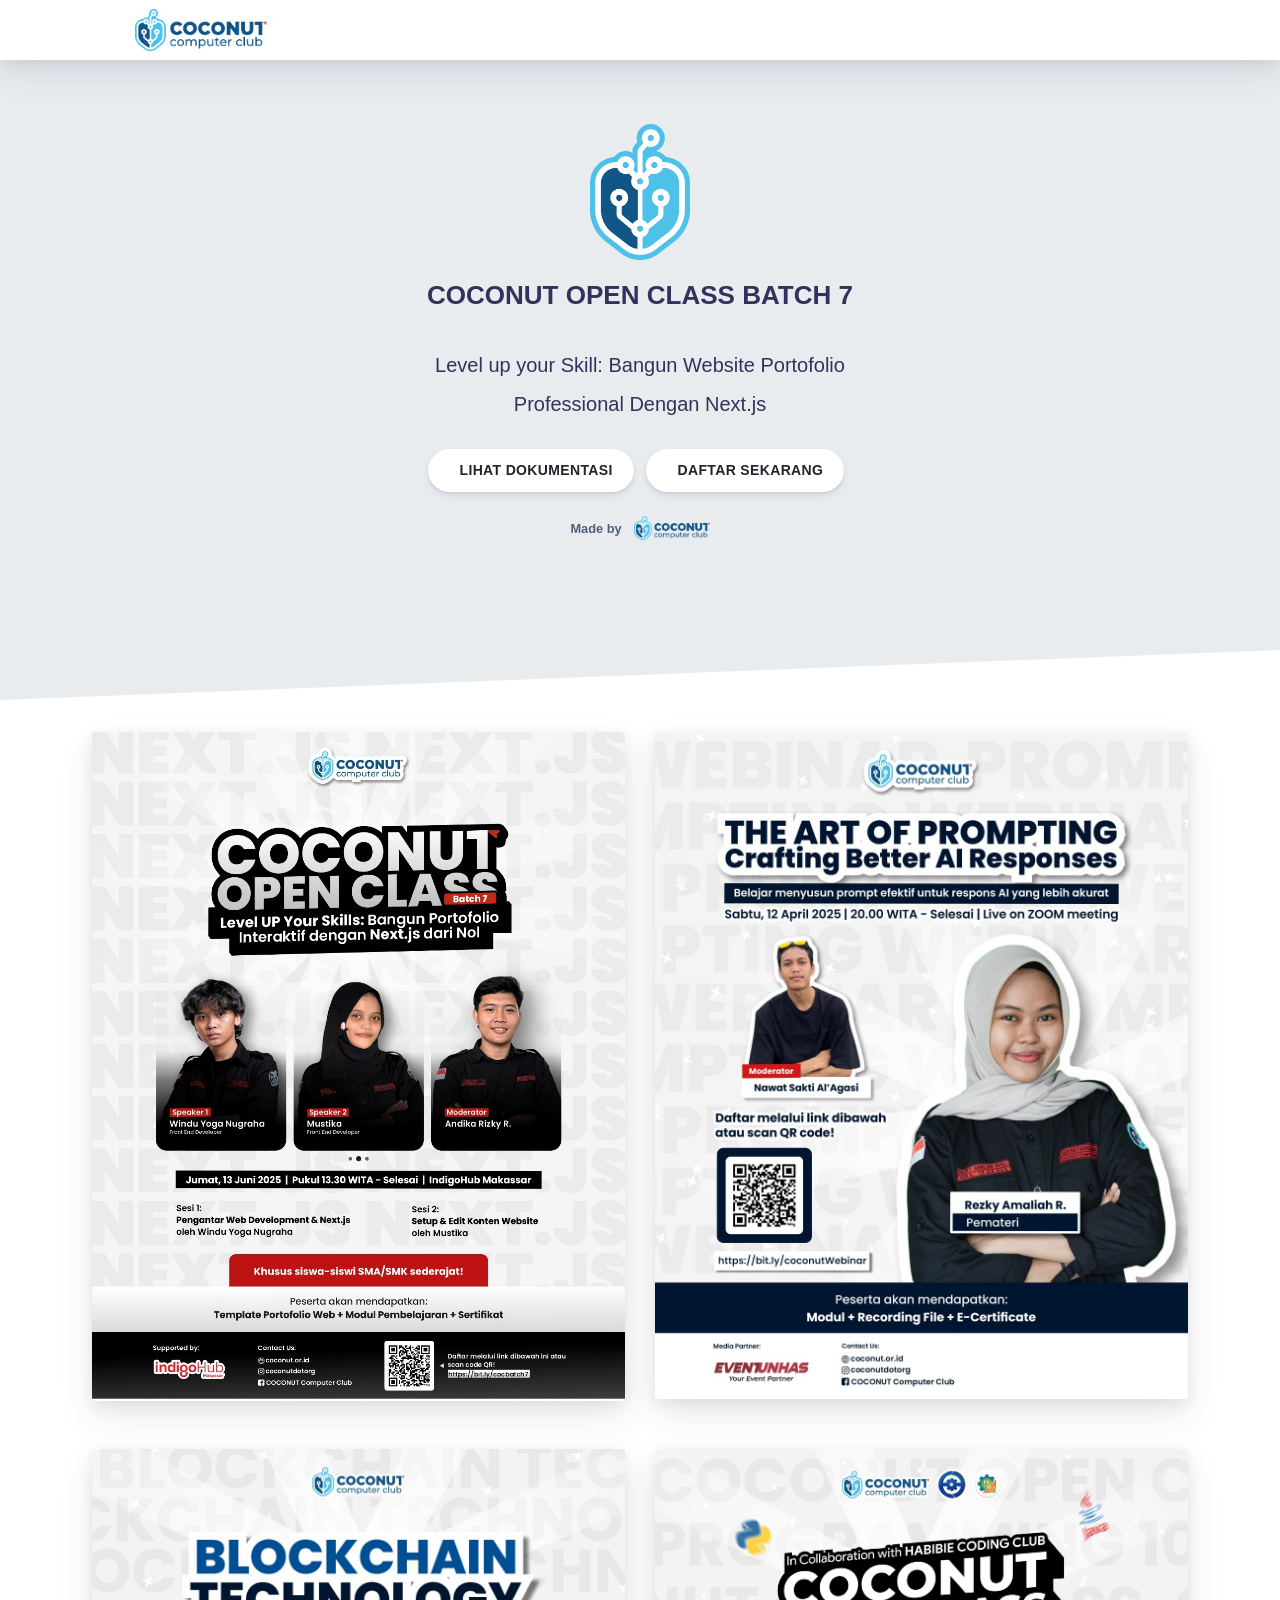
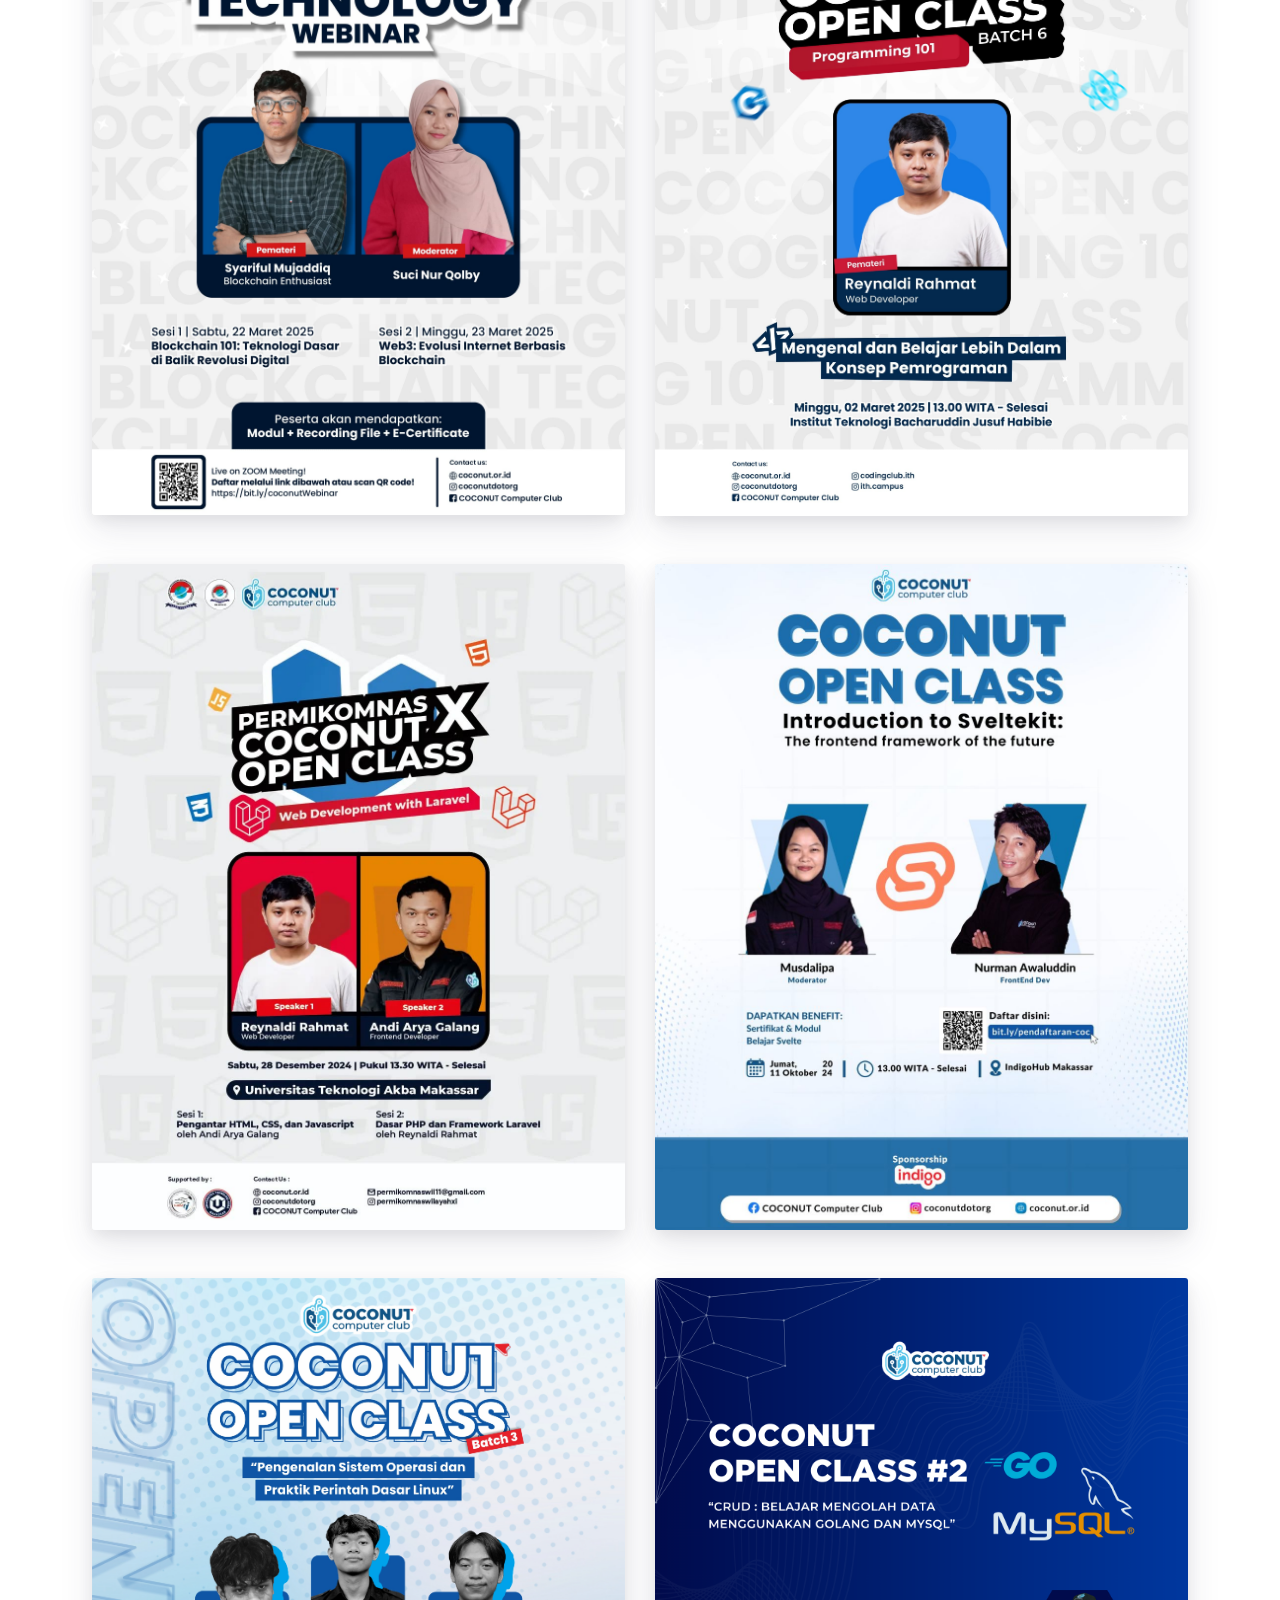
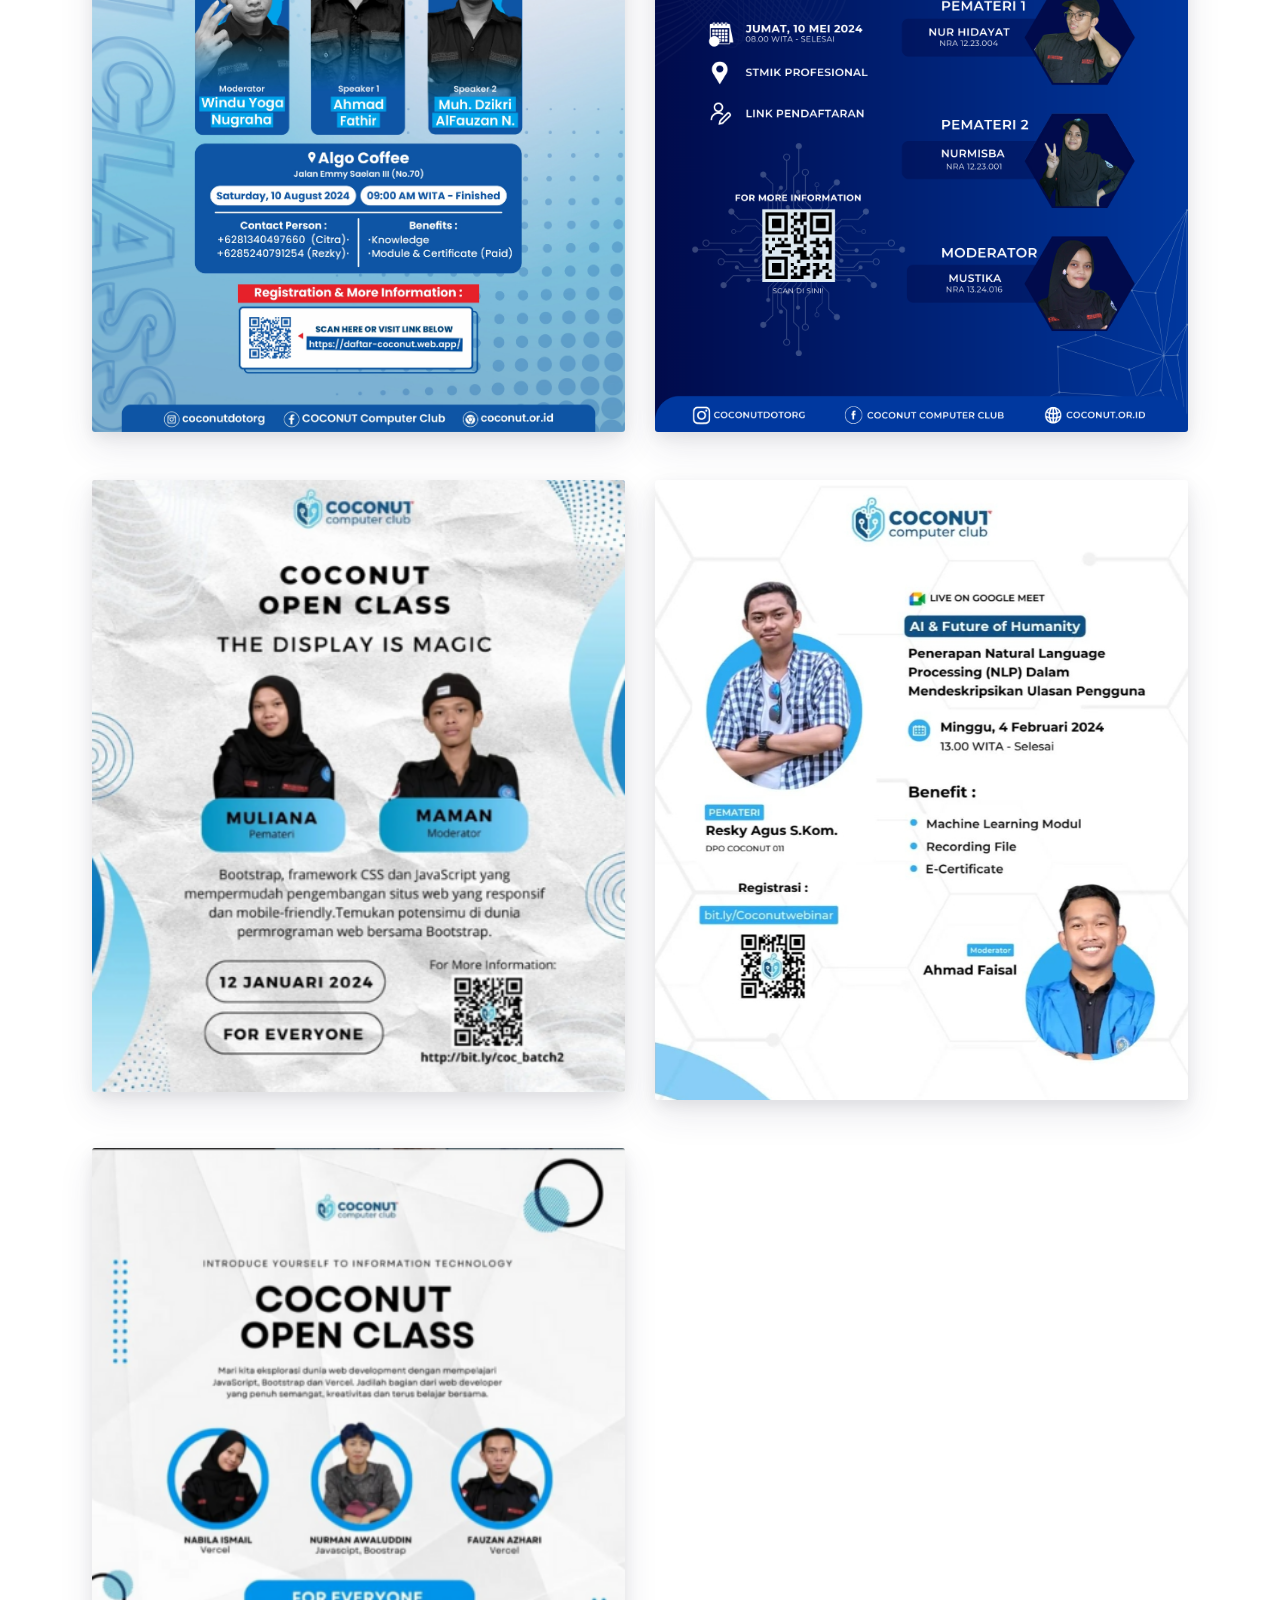
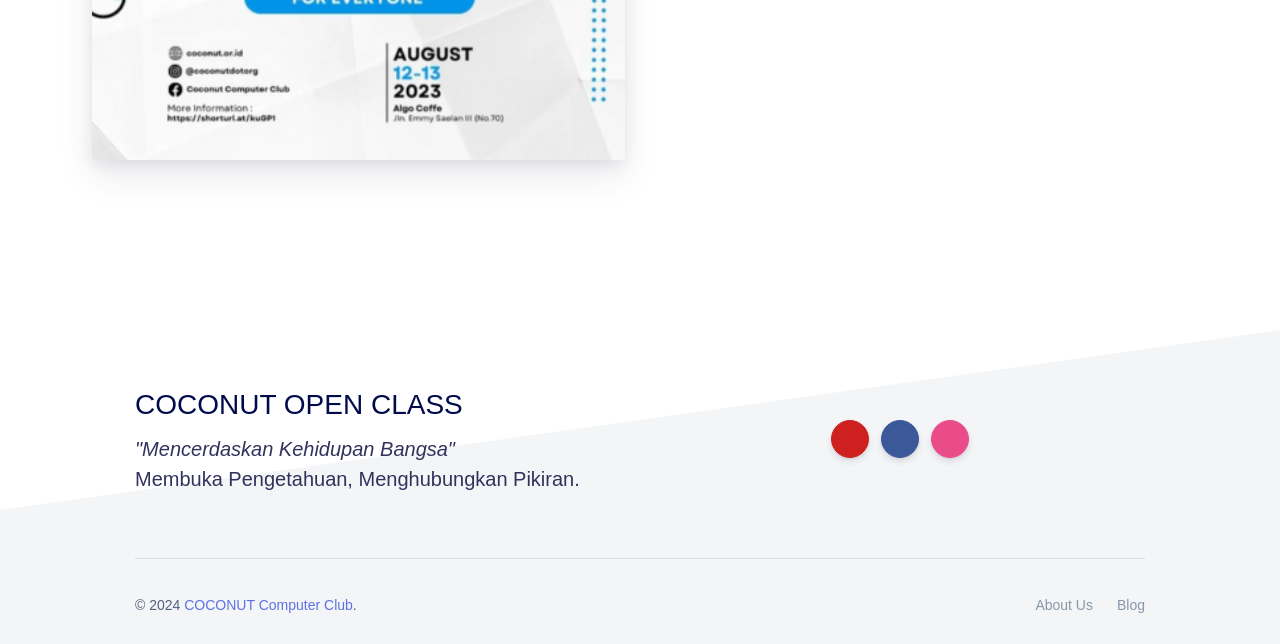
==== commit 745c0b56: "update" ====
--- a/index.html
+++ b/index.html
@@ -75,7 +75,7 @@
             <div class="col-lg-6 text-center">
               <img src="./assets/img/logo.png" style="width: 100px; margin-bottom: 1rem;" class="img-fluid">
               <h1 class="display-4 text-white">COCONUT OPEN CLASS BATCH 7 <br><br>
-                <sup class="lead">From Nothing to Coder: Bangun Website Portofolio Professional Dengan Next.js </sup>
+                <sup class="lead">Level up your Skill: Bangun Website Portofolio Professional Dengan Next.js </sup>
               </h1>
               <div class="btn-wrapper mt-3">
                 <a href="dokumentasi.html" class="btn btn-white btn-icon mb-3 mb-sm-0">
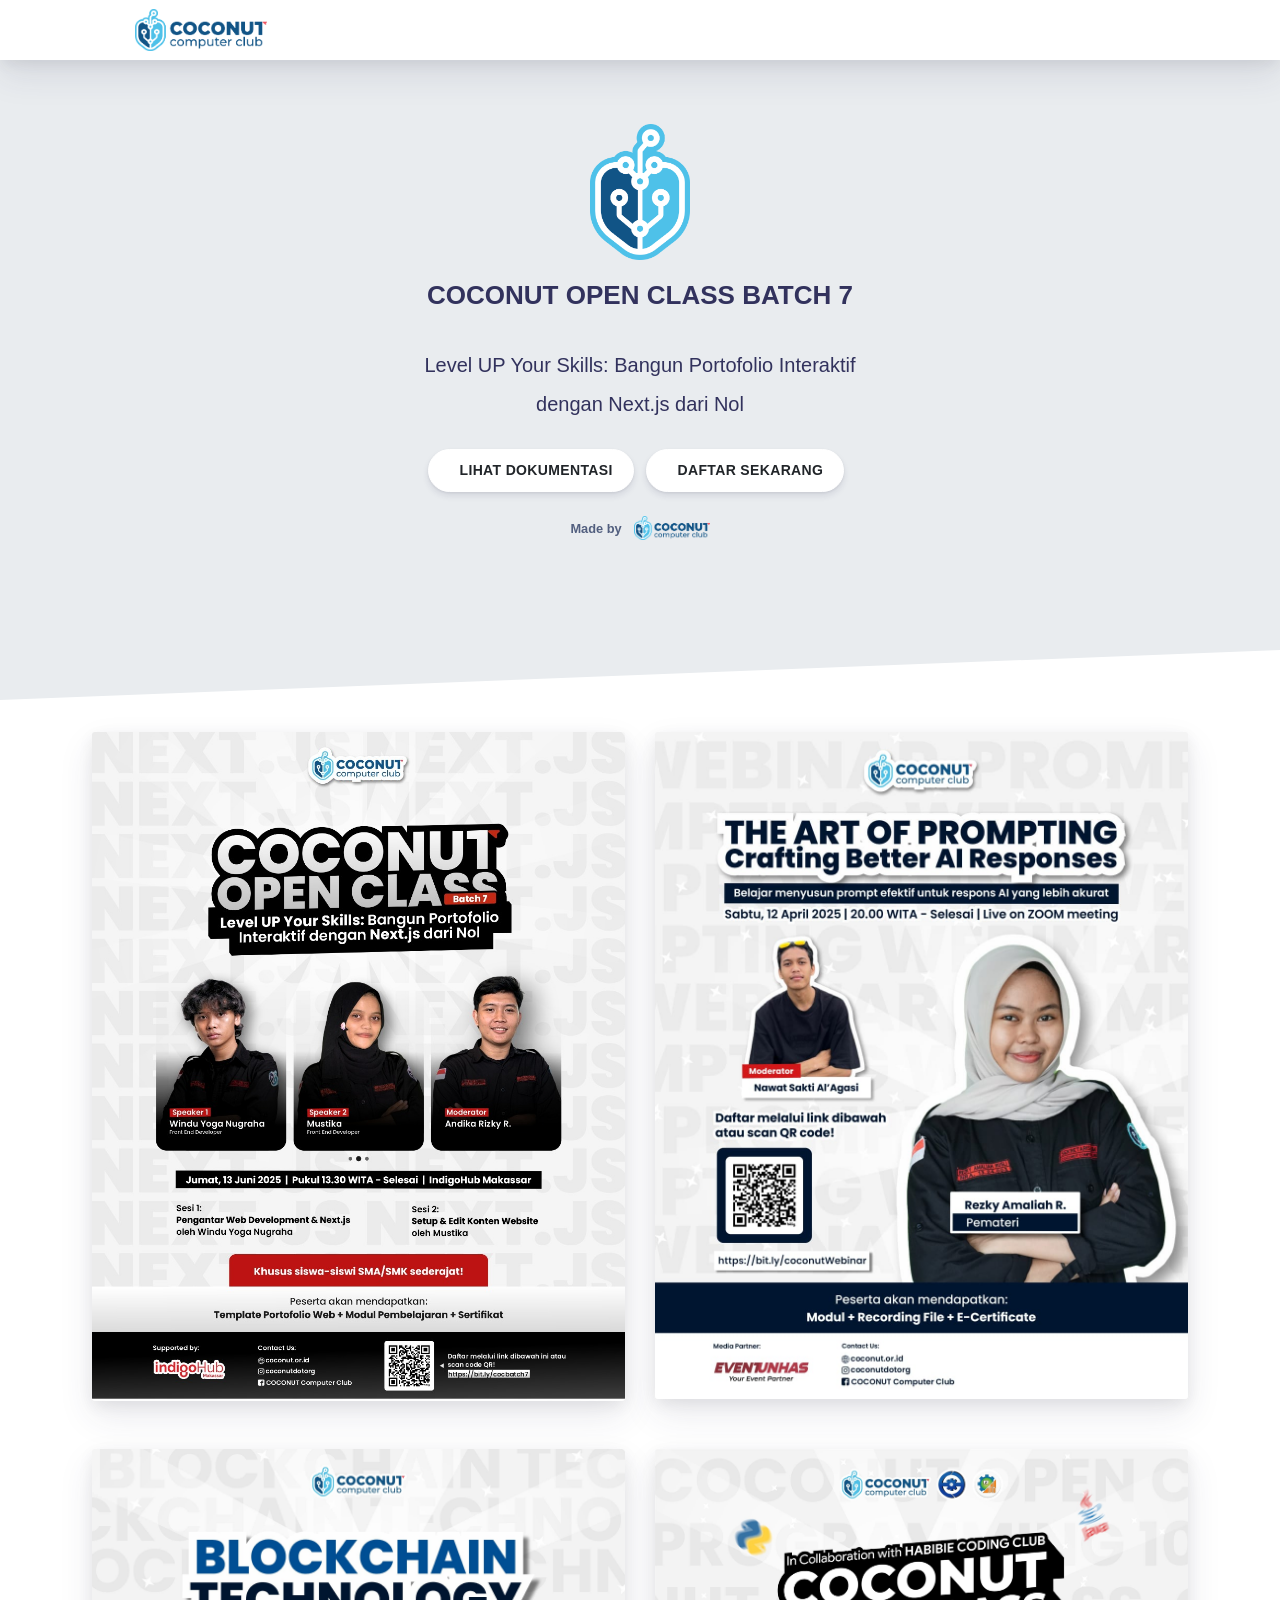
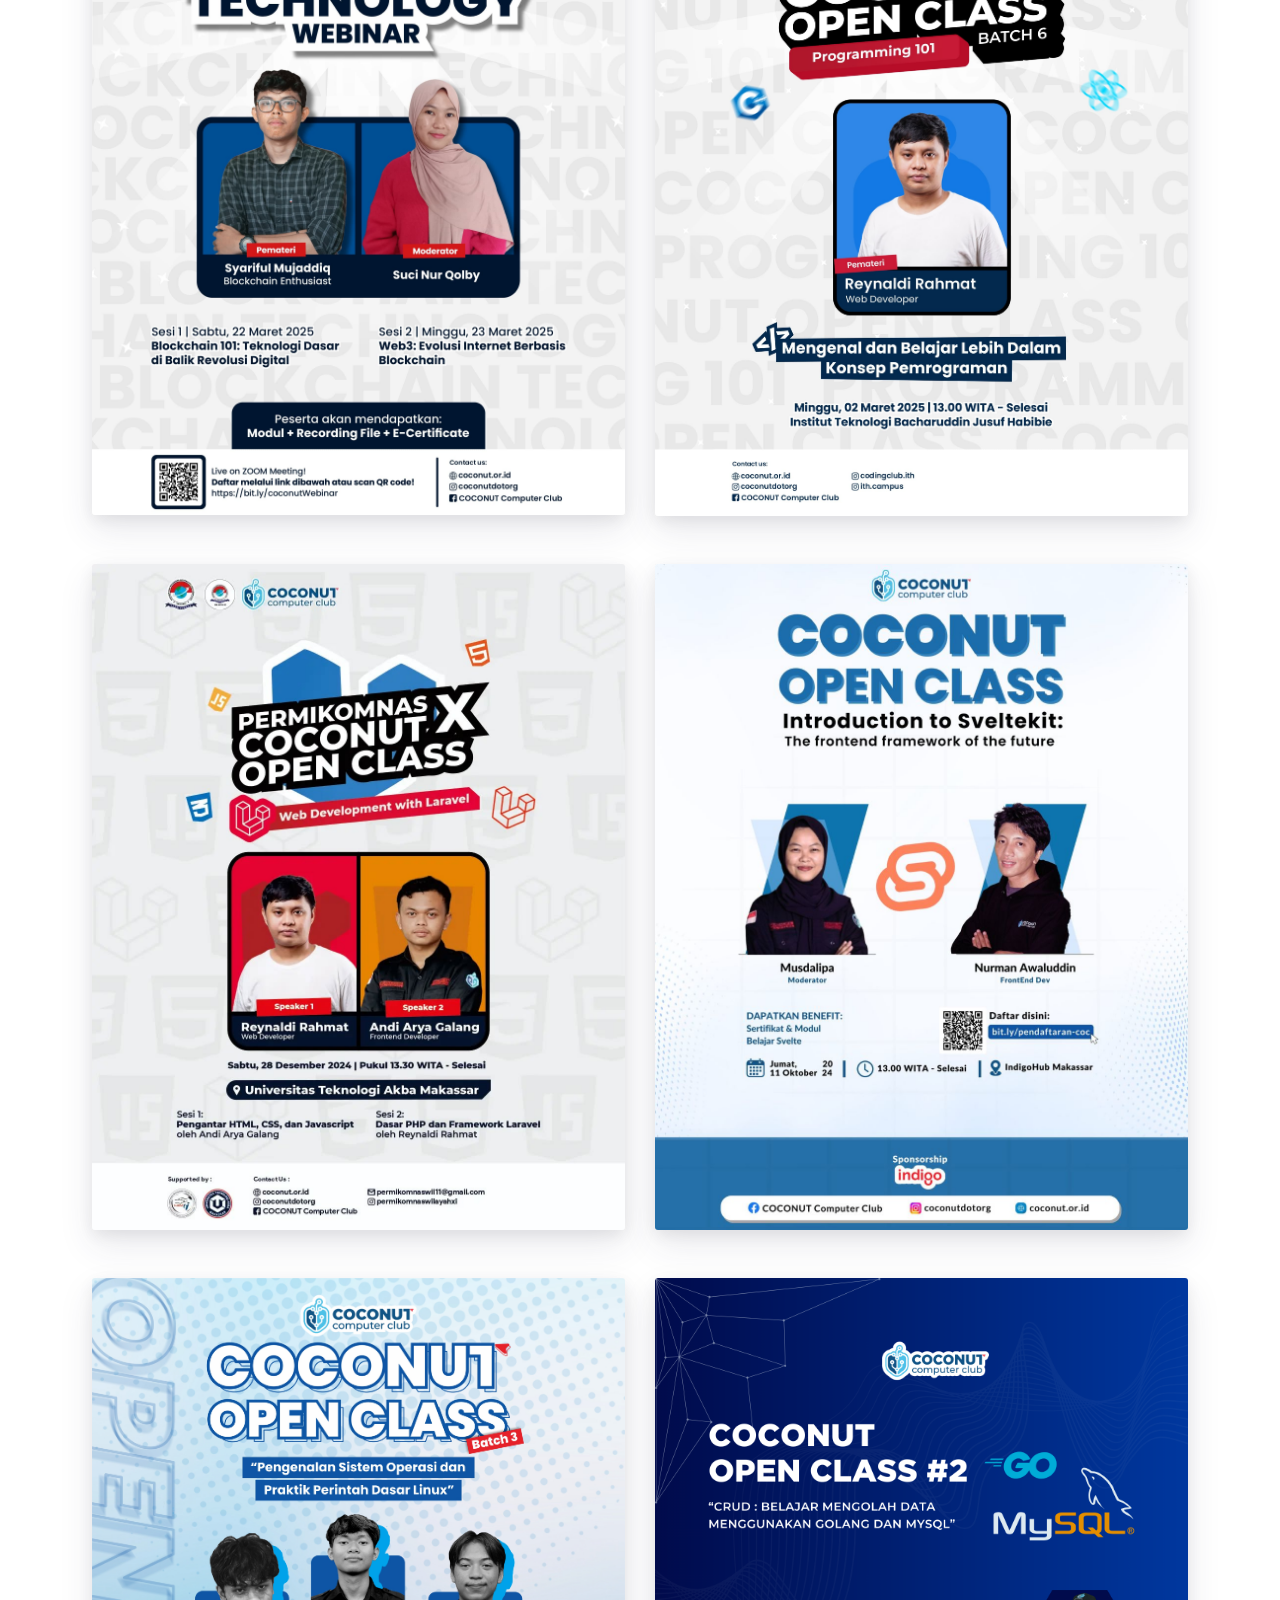
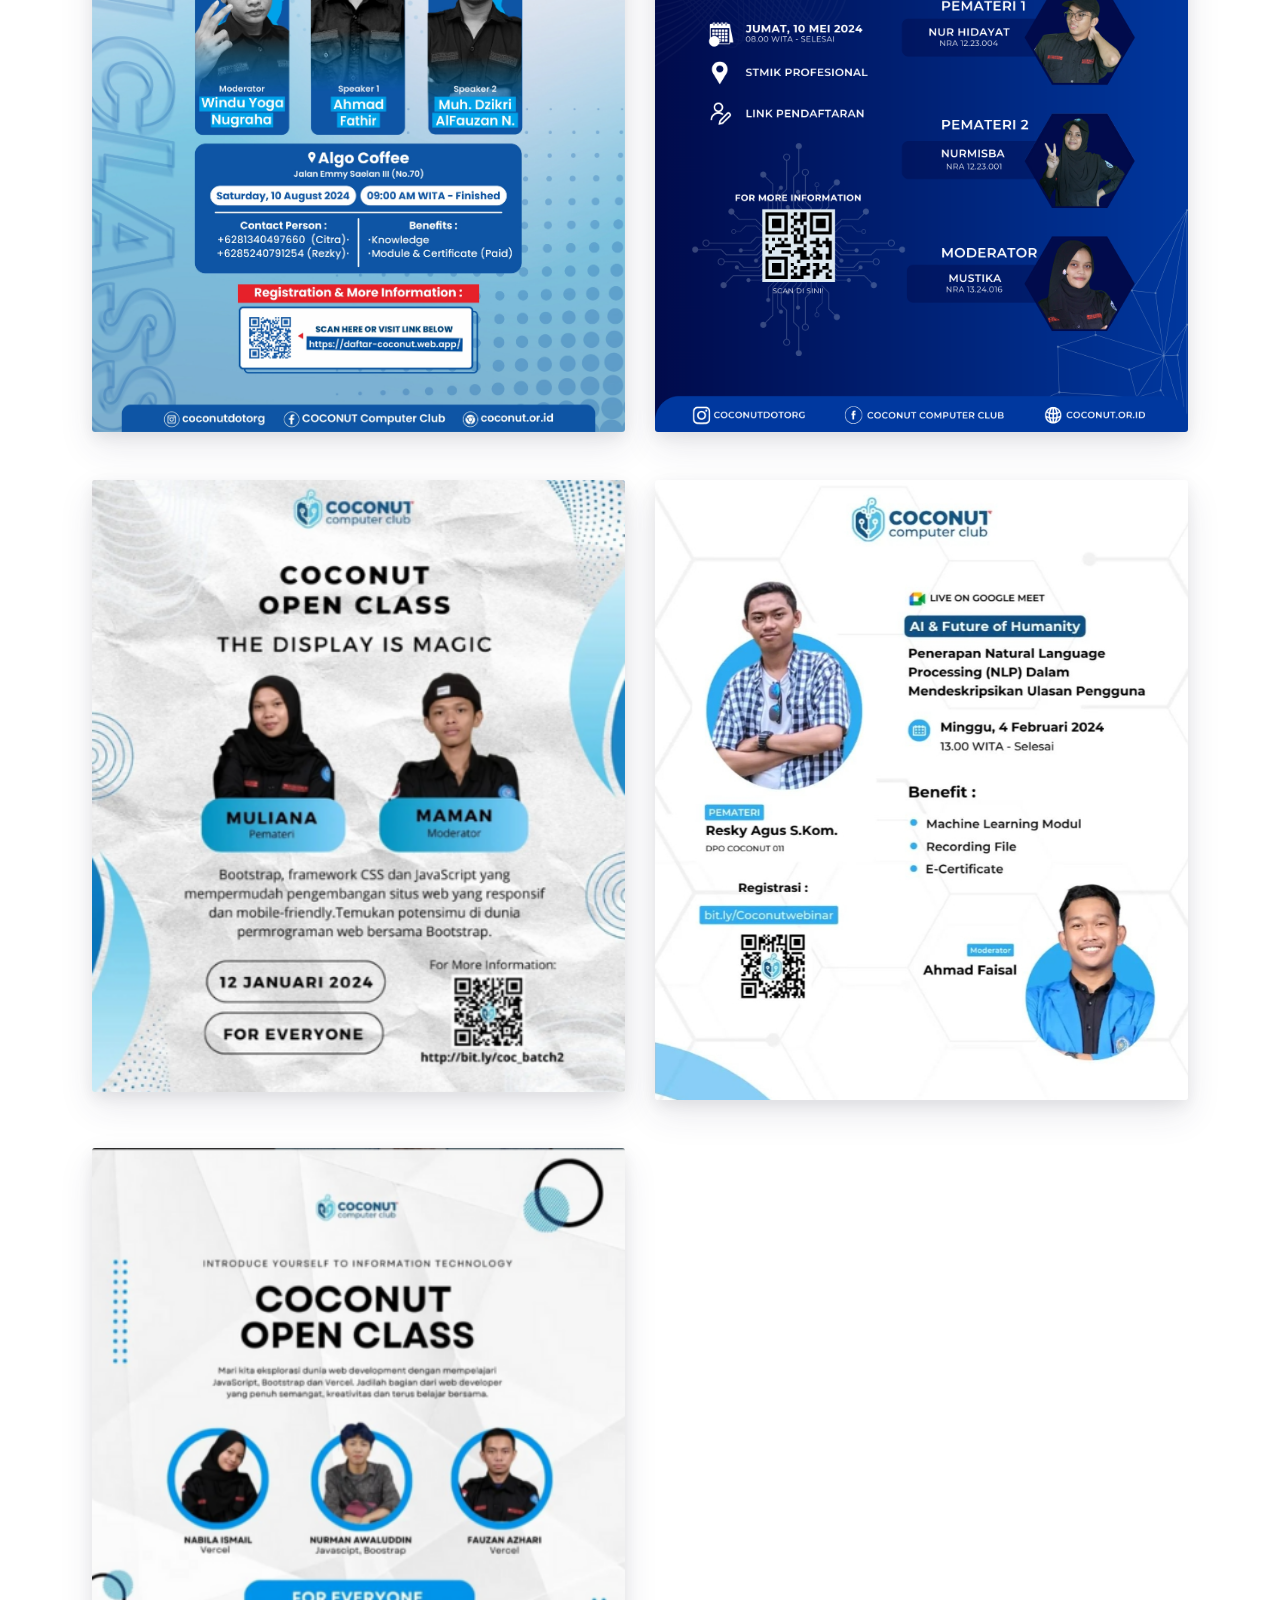
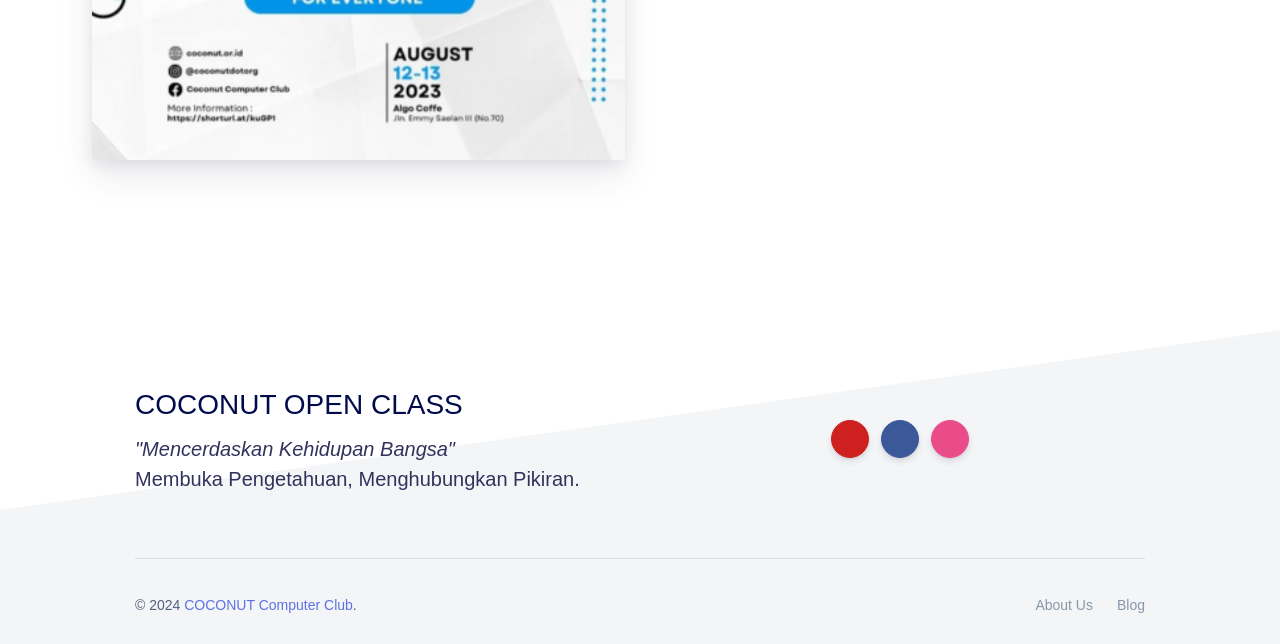
==== commit 255adee2: "update" ====
--- a/index.html
+++ b/index.html
@@ -75,7 +75,7 @@
             <div class="col-lg-6 text-center">
               <img src="./assets/img/logo.png" style="width: 100px; margin-bottom: 1rem;" class="img-fluid">
               <h1 class="display-4 text-white">COCONUT OPEN CLASS BATCH 7 <br><br>
-                <sup class="lead">Level up your Skill: Bangun Website Portofolio Professional Dengan Next.js </sup>
+                <sup class="lead">Level UP Your Skills: Bangun Portofolio Interaktif dengan Next.js dari Nol </sup>
               </h1>
               <div class="btn-wrapper mt-3">
                 <a href="dokumentasi.html" class="btn btn-white btn-icon mb-3 mb-sm-0">
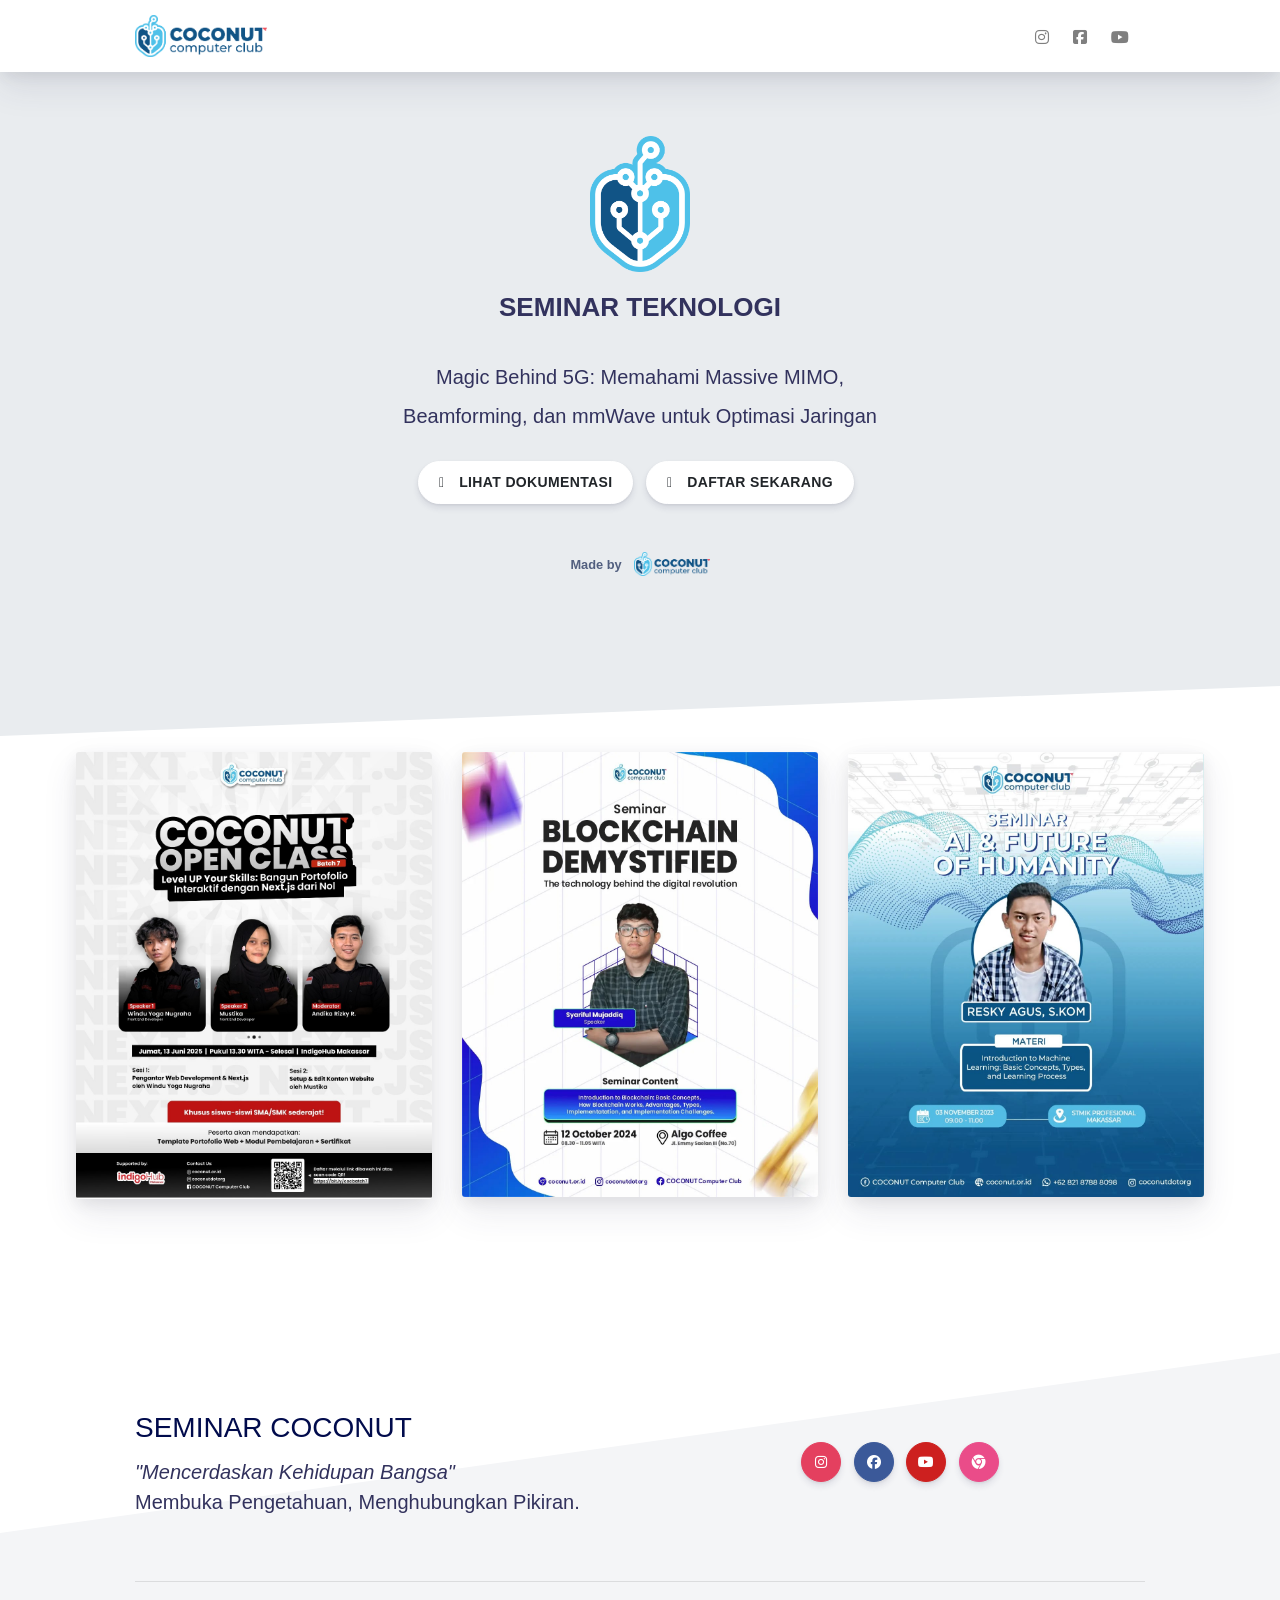
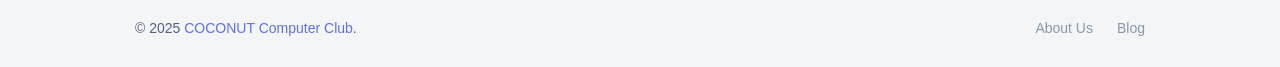
==== commit 32d8a41c: "first commit" ====
--- a/index.html
+++ b/index.html
@@ -1,224 +1,298 @@
 <!DOCTYPE html>
 <html lang="en">
-
-<head>
-  <meta charset="UTF-8">
-  <link rel="apple-touch-icon" sizes="76x76" href="./assets/img/apple-icon.png">
-  <link rel="icon" type="image/png" href="./assets/img/favicon.png">
-  <meta name="viewport" content="width=device-width, initial-scale=1.0">
-  <title>COCONUT OPEN CLASS</title>
-  <!-- Nucleo Icons -->
-  <link href="./assets/css/nucleo-icons.css" rel="stylesheet" />
-  <link href="./assets/css/nucleo-svg.css" rel="stylesheet" />
-  <!-- Font Awesome Icons -->
-  <link href="./assets/css/font-awesome.css" rel="stylesheet" />
-  <link href="./assets/css/nucleo-svg.css" rel="stylesheet" />
-  <!-- CSS Files -->
-  <link href="./assets/css/argon-design-system.css?v=1.2.2" rel="stylesheet" />
-</head>
-
-<body class="index-page">
-  <!-- Navbar -->
-  <nav id="navbar-main"
-    class="navbar navbar-main navbar-expand-lg bg-white navbar-light position-sticky top-0 shadow py-2">
-    <div class="container">
-      <a class="navbar-brand mr-lg-5" href="./index.html">
-        <img src="./assets/img/logococonut.png">
-      </a>
-      <button class="navbar-toggler" type="button" data-toggle="collapse" data-target="#navbar_global"
-        aria-controls="navbar_global" aria-expanded="false" aria-label="Toggle navigation">
-        <span class="navbar-toggler-icon"></span>
-      </button>
-      <div class="navbar-collapse collapse" id="navbar_global">
-        <div class="navbar-collapse-header">
-          <div class="row">
-            <div class="col-6 collapse-brand">
-              <a href="./index.html">
-                <img src="./assets/img/logococonut.png">
-              </a>
-            </div>
-          </div>
-        </div>
-        <ul class="navbar-nav align-items-lg-center ml-lg-auto">
-          <li class="nav-item">
-            <a class="nav-link nav-link-icon" href="https://www.facebook.com/coconutcomputer" data-toggle="tooltip"
-              title="Like us on Facebook">
-              <i class="fa fa-facebook-square"></i>
-              <span class="nav-link-inner--text d-lg-none">Facebook</span>
-            </a>
-          </li>
-          <li class="nav-item">
-            <a class="nav-link nav-link-icon" href="https://www.instagram.com/coconutdotorg" data-toggle="tooltip"
-              title="Follow us on Instagram">
-              <i class="fa fa-instagram"></i>
-              <span class="nav-link-inner--text d-lg-none">Instagram</span>
-            </a>
-          </li>
-          <li class="nav-item">
-            <a class="nav-link nav-link-icon" href="https://youtube.com/@coconutcomputerclub3982" data-toggle="tooltip"
-              title="Follow us on youtube">
-              <i class="fa fa-youtube-square"></i>
-              <span class="nav-link-inner--text d-lg-none">youtube</span>
-            </a>
-          </li>
-        </ul>
+  <head>
+    <meta charset="UTF-8" />
+    <meta name="viewport" content="width=device-width, initial-scale=1.0" />
+    <title>SEMINAR COCONUT</title>
+
+    <!-- Favicon -->
+    <link
+      rel="apple-touch-icon"
+      sizes="76x76"
+      href="./assets/img/apple-icon.png"
+    />
+    <link rel="icon" type="image/png" href="./assets/img/favicon.png" />
+
+    <!-- Nucleo Icons -->
+    <link href="./assets/css/nucleo-icons.css" rel="stylesheet" />
+    <link href="./assets/css/nucleo-svg.css" rel="stylesheet" />
+
+    <!-- Font Awesome -->
+    <link href="./assets/css/font-awesome.css" rel="stylesheet" />
+    <link
+      href="https://cdnjs.cloudflare.com/ajax/libs/font-awesome/6.5.2/css/all.min.css"
+      rel="stylesheet"
+    />
+
+    <!-- CSS Files -->
+    <link
+      href="./assets/css/argon-design-system.css?v=1.2.2"
+      rel="stylesheet"
+    />
+
+    <!-- Custom CSS -->
+    <style>
+      .btn-icon-only {
+        display: inline-flex;
+        align-items: center;
+        justify-content: center;
+        width: 40px;
+        height: 40px;
+        padding: 0;
+      }
+    </style>
+  </head>
+
+  <body class="index-page">
+    <!-- Navbar -->
+    <nav
+      id="navbar-main"
+      class="navbar navbar-main navbar-expand-lg bg-white navbar-light position-sticky top-0 shadow py-2"
+    >
+      <div class="container">
+        <a class="navbar-brand mr-lg-5" href="./index.html">
+          <img src="./assets/img/logococonut.png" alt="Logo Coconut" />
+        </a>
+        <button
+          class="navbar-toggler"
+          type="button"
+          data-toggle="collapse"
+          data-target="#navbar_global"
+          aria-controls="navbar_global"
+          aria-expanded="false"
+          aria-label="Toggle navigation"
+        >
+          <span class="navbar-toggler-icon"></span>
+        </button>
+        <div class="navbar-collapse collapse" id="navbar_global">
+          <div class="navbar-collapse-header">
+            <div class="row">
+              <div class="col-6 collapse-brand">
+                <a href="./index.html">
+                  <img src="./assets/img/logococonut.png" alt="Coconut Logo" />
+                </a>
+              </div>
+            </div>
+          </div>
+          <ul class="navbar-nav align-items-lg-center ml-lg-auto">
+            <li class="nav-item">
+              <a
+                class="nav-link nav-link-icon"
+                href="https://www.instagram.com/coconutdotorg"
+                data-toggle="tooltip"
+                title="Follow us on Instagram"
+              >
+                <i class="fa-brands fa-instagram"></i>
+                <span class="nav-link-inner--text d-lg-none">Instagram</span>
+              </a>
+            </li>
+            <li class="nav-item">
+              <a
+                class="nav-link nav-link-icon"
+                href="https://www.facebook.com/coconutcomputer"
+                data-toggle="tooltip"
+                title="Like us on Facebook"
+              >
+                <i class="fa-brands fa-facebook-square"></i>
+                <span class="nav-link-inner--text d-lg-none">Facebook</span>
+              </a>
+            </li>
+            <li class="nav-item">
+              <a
+                class="nav-link nav-link-icon"
+                href="https://youtube.com/@coconutcomputerclub3982"
+                data-toggle="tooltip"
+                title="Subscribe on YouTube"
+              >
+                <i class="fa-brands fa-youtube"></i>
+                <span class="nav-link-inner--text d-lg-none">YouTube</span>
+              </a>
+            </li>
+          </ul>
+        </div>
+      </div>
+    </nav>
+    <!-- End Navbar -->
+
+    <div class="wrapper">
+      <!-- Hero Section -->
+      <div class="section section-hero section-shaped">
+        <div class="shape shape-style-1 shape-primary"></div>
+        <div class="page-header">
+          <div class="container shape-container py-lg">
+            <div class="row align-items-center justify-content-center">
+              <div class="col-lg-6 text-center">
+                <img
+                  src="./assets/img/logo.png"
+                  alt="Coconut Logo"
+                  style="width: 100px; margin-bottom: 1rem"
+                  class="img-fluid"
+                />
+                <h1 class="display-4 text-white">
+                  SEMINAR TEKNOLOGI<br /><br />
+                  <sup class="lead">
+                    Magic Behind 5G: Memahami Massive MIMO, Beamforming, dan
+                    mmWave untuk Optimasi Jaringan
+                  </sup>
+                </h1>
+                <div class="btn-wrapper mt-3">
+                  <a
+                    href="dokumentasi.html"
+                    class="btn btn-white btn-icon mb-3 mb-sm-0"
+                  >
+                    <span class="btn-inner--icon"
+                      ><i class="ni ni-image"></i
+                    ></span>
+                    <span class="btn-inner--text">Lihat Dokumentasi</span>
+                  </a>
+                  <a
+                    href="./formulir.html"
+                    class="btn btn-white btn-icon mb-3 mb-sm-0"
+                  >
+                    <span class="btn-inner--icon"
+                      ><i class="ni ni-single-copy-04"></i
+                    ></span>
+                    <span class="btn-inner--text">Daftar Sekarang</span>
+                  </a>
+                </div>
+                <div class="mt-5">
+                  <small class="text-white font-weight-bold mb-0 mr-2"
+                    >Made by</small
+                  >
+                  <img
+                    src="./assets/img/logococonut.png"
+                    alt="Made by Coconut"
+                    style="height: 24px"
+                  />
+                </div>
+              </div>
+            </div>
+          </div>
+        </div>
+
+        <!-- Wave Separator -->
+        <div class="separator separator-bottom separator-skew zindex-100">
+          <svg
+            x="0"
+            y="0"
+            viewBox="0 0 2560 100"
+            preserveAspectRatio="none"
+            version="1.1"
+            xmlns="http://www.w3.org/2000/svg"
+          >
+            <polygon
+              class="fill-white"
+              points="2560 0 2560 100 0 100"
+            ></polygon>
+          </svg>
+        </div>
+      </div>
+
+      <!-- Gallery Section -->
+      <div class="container container-lg" style="padding: 1rem">
+        <div class="row">
+          <!-- image 1 -->
+          <div class="col-md-4 mb-5">
+            <div class="card card-lift--hover shadow border-0">
+              <a href="#" title="Landing Page">
+                <img
+                  src="./assets/img/coc 2024-2025/coc4.jpg"
+                  alt="COC 2024-2025 Event 4"
+                  class="card-img"
+                />
+              </a>
+            </div>
+          </div>
+          <!-- image 2 -->
+          <div class="col-md-4 mb-5">
+            <div class="card card-lift--hover shadow border-0">
+              <a
+                href="https://www.instagram.com/p/DA9s87CT9MW/"
+                title="Landing Page"
+              >
+                <img
+                  src="./assets/img/seminar-blockchain.jpeg"
+                  alt="COC 2024-2025 Event 4"
+                  class="card-img"
+                />
+              </a>
+            </div>
+          </div>
+          <!-- image 3 -->
+          <div class="col-md-4 mb-5">
+            <div class="card card-lift--hover shadow border-0">
+              <a
+                href="https://www.instagram.com/p/CzH_f_fPAB8/"
+                title="Landing Page"
+              >
+                <img
+                  src="./assets/img/seminar-ai.jpeg"
+                  alt="COC 2024-2025 Event 4"
+                  class="card-img"
+                />
+              </a>
+            </div>
+          </div>
+
+          <!-- kamu bisa copy-paste pola di atas untuk semua gambar lain,
+               hanya perlu ganti src dan alt sesuai gambar -->
+        </div>
       </div>
     </div>
-  </nav>
-  <!-- End Navbar -->
-  <div class="wrapper">
-    <div class="section section-hero section-shaped">
-      <div class="shape shape-style-1 shape-primary"></div>
-      <div class="page-header">
-        <div class="container shape-container py-lg">
-          <div class="row align-items-center justify-content-center">
-            <div class="col-lg-6 text-center">
-              <img src="./assets/img/logo.png" style="width: 100px; margin-bottom: 1rem;" class="img-fluid">
-              <h1 class="display-4 text-white">COCONUT OPEN CLASS BATCH 7 <br><br>
-                <sup class="lead">Level UP Your Skills: Bangun Portofolio Interaktif dengan Next.js dari Nol </sup>
-              </h1>
-              <div class="btn-wrapper mt-3">
-                <a href="dokumentasi.html" class="btn btn-white btn-icon mb-3 mb-sm-0">
-                  <span class="btn-inner--icon"><i class="ni ni-image"></i></span>
-                  <span class="btn-inner--text">Lihat Dokumentasi</span>
-                </a>
-                <a href="./formulir.html" class="btn btn-white btn-icon mb-3 mb-sm-0">
-                  <span class="btn-inner--icon"><i class="ni ni-single-copy-04"></i></span>
-                  <span class="btn-inner--text">Daftar Sekarang</span>
-                </a>
-              </div>
-              <div class="mt-4">
-                <small class="text-white font-weight-bold mb-0 mr-2">Made by</small>
-                <img src="./assets/img/logococonut.png" style="height: 24px;">
-              </div>
-            </div>
-          </div>
-        </div>
-      </div>
-      <div class="separator separator-bottom separator-skew zindex-100">
-        <svg x="0" y="0" viewBox="0 0 2560 100" preserveAspectRatio="none" version="1.1"
-          xmlns="http://www.w3.org/2000/svg">
-          <polygon class="fill-white" points="2560 0 2560 100 0 100"></polygon>
-        </svg>
-      </div>
-    </div>
-    <div class="container container-lg" style="padding: 2rem;">
-      <div class="row">
-        <div class="col-md-6 mb-5 mb-md-5">
-          <div class="card card-lift--hover shadow border-0">
-            <a href="#" title="Landing Page">
-              <img src="./assets/img/coc 2024-2025/coc4.jpg" class="card-img">
-            </a>
-          </div>
-        </div>
-        <div class="col-md-6 mb-5 mb-md-5">
-          <div class="card card-lift--hover shadow border-0">
-            <a href="#" title="Landing Page">
-              <img src="./assets/img/coc 2024-2025/Webinar2025Promt.jpeg" class="card-img">
-            </a>
-          </div>
-        </div>
-        <div class="col-md-6 mb-5 mb-md-5">
-          <div class="card card-lift--hover shadow border-0">
-            <a href="#" title="Profile Page">
-              <img src="./assets/img/coc 2024-2025/Webinar2025.jpg" class="card-img">
-            </a>
-          </div>
-        </div>
-        <div class="col-md-6 mb-5 mb-md-5">
-          <div class="card card-lift--hover shadow border-0">
-            <a href="#" title="Profile Page">
-              <img src="./assets/img/coc 2024-2025/Coc3.jpg" class="card-img">
-            </a>
-          </div>
-        </div>
-        <div class="col-md-6 mb-5 mb-md-5">
-          <div class="card card-lift--hover shadow border-0">
-            <a href="#" title="Profile Page">
-              <img src="./assets/img/coc 2024-2025/Coc2.jpg" class="card-img">
-            </a>
-          </div>
-        </div>
-        <div class="col-md-6 mb-5 mb-md-5">
-          <div class="card card-lift--hover shadow border-0">
-            <a href="#" title="Profile Page">
-              <img src="./assets/img/coc 2024-2025/Coc1.jpg" class="card-img">
-            </a>
-          </div>
-        </div>
-        <div class="col-md-6 mb-5 mb-md-5">
-          <div class="card card-lift--hover shadow border-0">
-            <a href="#" title="Profile Page">
-              <img src="./assets/img/coc 2023-2024/coc4.jpg" class="card-img">
-            </a>
-          </div>
-        </div>
-        <div class="col-md-6 mb-5 mb-md-5">
-          <div class="card card-lift--hover shadow border-0">
-            <a href="#" title="Profile Page">
-              <img src="./assets/img/coc 2023-2024/coc3.png" class="card-img">
-            </a>
-          </div>
-        </div>
-        <div class="col-md-6 mb-5 mb-md-5">
-          <div class="card card-lift--hover shadow border-0">
-            <a href="#" title="Profile Page">
-              <img src="./assets/img/coc 2023-2024/coc2.png" class="card-img">
-            </a>
-          </div>
-        </div>
-        <div class="col-md-6 mb-5 mb-md-5">
-          <div class="card card-lift--hover shadow border-0">
-            <a href="#" title="Profile Page">
-              <img src="./assets/img/coc 2023-2024/seminar1.png" class="card-img">
-            </a>
-          </div>
-        </div>
-        <div class="col-md-6 mb-5 mb-md-5">
-          <div class="card card-lift--hover shadow border-0">
-            <a href="#" title="Profile Page">
-              <img src="./assets/img/coc 2023-2024/coc1.png" class="card-img">
-            </a>
-          </div>
-        </div>
-      </div>
-    </div>
+
+    <!-- Footer -->
     <footer class="footer has-cards">
       <div class="container">
         <div class="row row-grid align-items-center my-md">
           <div class="col-lg-6">
-            <h3 class="text-primary font-weight-light mb-2">COCONUT OPEN CLASS</h3>
-            <h5 class="mb-0 font-weight-light"><b><i>"Mencerdaskan Kehidupan Bangsa"</i></b><br>Membuka Pengetahuan,
-              Menghubungkan Pikiran.</h5>
+            <h3 class="text-primary font-weight-light mb-2">SEMINAR COCONUT</h3>
+            <h5 class="mb-0 font-weight-light">
+              <b><i>"Mencerdaskan Kehidupan Bangsa"</i></b
+              ><br />
+              Membuka Pengetahuan, Menghubungkan Pikiran.
+            </h5>
           </div>
           <div class="col-lg-6 text-lg-center btn-wrapper">
-            <button rel="nofollow"
-              class="btn btn-icon-only btn-youtube rounded-circle" data-toggle="tooltip"
-              data-original-title="Subscribe us">
-              <a href="https://youtube.com/@coconutcomputerclub3982">
-                <span class="btn-inner--icon"><i class="fa fa-youtube" style="color: white;"></i></span>
-              </a>
-            </button>
-            <button rel="nofollow"
-              class="btn-icon-only rounded-circle btn btn-facebook" data-toggle="tooltip" data-original-title="Like us">
-              <a href="https://www.facebook.com/coconutcomputer">
-                <span class="btn-inner--icon"><i class="fa fa-facebook" style="color: white;"></i></span>
-              </a>
-            </button>
-            <button rel="nofollow"
-              class="btn btn-icon-only btn-dribbble rounded-circle" data-toggle="tooltip"
-              data-original-title="Follow us">
-              <a href="https://coconut.or.id">
-                <span class="btn-inner--icon"><i class="fa fa-chrome" style="color: white;"></i></span>
-              </a>
-            </button>
-          </div>
-        </div>
-        <hr>
+            <a
+              href="https://www.instagram.com/coconutdotorg"
+              class="btn btn-icon-only btn-instagram rounded-circle"
+              data-toggle="tooltip"
+              title="Follow us on Instagram"
+            >
+              <i class="fa-brands fa-instagram" style="color: white"></i>
+            </a>
+            <a
+              href="https://www.facebook.com/coconutcomputer"
+              class="btn btn-icon-only btn-facebook rounded-circle"
+              data-toggle="tooltip"
+              title="Like us on Facebook"
+            >
+              <i class="fa-brands fa-facebook" style="color: white"></i>
+            </a>
+            <a
+              href="https://youtube.com/@coconutcomputerclub3982"
+              class="btn btn-icon-only btn-youtube rounded-circle"
+              data-toggle="tooltip"
+              title="Subscribe on YouTube"
+            >
+              <i class="fa-brands fa-youtube" style="color: white"></i>
+            </a>
+            <a
+              href="https://coconut.or.id"
+              class="btn btn-icon-only btn-dribbble rounded-circle"
+              data-toggle="tooltip"
+              title="Visit our Website"
+            >
+              <i class="fa-brands fa-chrome" style="color: white"></i>
+            </a>
+          </div>
+        </div>
+        <hr />
         <div class="row align-items-center justify-content-md-between">
           <div class="col-md-6">
             <div class="copyright">
-              © 2024 <a href="https://coconut.or.id">COCONUT Computer Club</a>.
+              © 2025
+              <a href="https://coconut.or.id">COCONUT Computer Club</a>.
             </div>
           </div>
           <div class="col-md-6">
@@ -234,27 +308,29 @@
         </div>
       </div>
     </footer>
-  </div>
-  <!-- Core JS Files -->
-  <script src="./assets/js/core/jquery.min.js" type="text/javascript"></script>
-  <script src="./assets/js/core/popper.min.js" type="text/javascript"></script>
-  <script src="./assets/js/core/bootstrap.min.js" type="text/javascript"></script>
-  <script src="./assets/js/plugins/perfect-scrollbar.jquery.min.js"></script>
-  <script src="./assets/js/plugins/bootstrap-switch.js"></script>
-  <script src="./assets/js/plugins/nouislider.min.js" type="text/javascript"></script>
-  <script src="./assets/js/plugins/moment.min.js"></script>
-  <script src="./assets/js/plugins/datetimepicker.js" type="text/javascript"></script>
-  <script src="./assets/js/plugins/bootstrap-datepicker.min.js"></script>
-  <script src="./assets/js/argon-design-system.min.js?v=1.2.2" type="text/javascript"></script>
-  <script src="assets/js/script.js"></script>
-  <script>
-    function scrollToDownload() {
-      if ($('.section-download').length != 0) {
-        $("html, body").animate({
-          scrollTop: $('.section-download').offset().top
-        }, 1000);
+    <!-- End Footer -->
+
+    <!-- Core JS Files -->
+    <script src="./assets/js/core/jquery.min.js"></script>
+    <script src="./assets/js/core/popper.min.js"></script>
+    <script src="./assets/js/core/bootstrap.min.js"></script>
+    <script src="./assets/js/plugins/perfect-scrollbar.jquery.min.js"></script>
+    <script src="./assets/js/plugins/bootstrap-switch.js"></script>
+    <script src="./assets/js/plugins/nouislider.min.js"></script>
+    <script src="./assets/js/plugins/moment.min.js"></script>
+    <script src="./assets/js/plugins/datetimepicker.js"></script>
+    <script src="./assets/js/plugins/bootstrap-datepicker.min.js"></script>
+    <script src="./assets/js/argon-design-system.min.js?v=1.2.2"></script>
+    <script src="./assets/js/script.js"></script>
+    <script>
+      function scrollToDownload() {
+        if ($(".section-download").length !== 0) {
+          $("html, body").animate(
+            { scrollTop: $(".section-download").offset().top },
+            1000
+          );
+        }
       }
-    }
-  </script>
-</body>
-</html>+    </script>
+  </body>
+</html>
--- a/assets/css/nucleo-icons.css
+++ b/assets/css/nucleo-icons.css
@@ -0,0 +1,600 @@
+/*--------------------------------
+
+hermes-dashboard-icons Web Font - built using nucleoapp.com
+License - nucleoapp.com/license/
+
+-------------------------------- */
+@font-face {
+  font-family: "NucleoIcons";
+  src: url("../fonts/nucleo-icons.eot");
+  src: url("../fonts/nucleo-icons.eot") format("embedded-opentype"),
+    url("../fonts/nucleo-icons.woff2") format("woff2"),
+    url("../fonts/nucleo-icons.woff") format("woff"),
+    url("../fonts/nucleo-icons.ttf") format("truetype"),
+    url("../fonts/nucleo-icons.svg") format("svg");
+  font-weight: normal;
+  font-style: normal;
+}
+
+/*------------------------
+    base class definition
+-------------------------*/
+.ni {
+  display: inline-block;
+  font: normal normal normal 14px/1 NucleoIcons;
+  font-size: inherit;
+  text-rendering: auto;
+  -webkit-font-smoothing: antialiased;
+  -moz-osx-font-smoothing: grayscale;
+}
+
+/*------------------------
+  change icon size
+-------------------------*/
+.ni-lg {
+  font-size: 1.33333333em;
+  line-height: 0.75em;
+  vertical-align: -15%;
+}
+
+.ni-2x {
+  font-size: 2em;
+}
+
+.ni-3x {
+  font-size: 3em;
+}
+
+.ni-4x {
+  font-size: 4em;
+}
+
+.ni-5x {
+  font-size: 5em;
+}
+
+/*----------------------------------
+  add a square/circle background
+-----------------------------------*/
+.ni.square,
+.ni.circle {
+  padding: 0.33333333em;
+  vertical-align: -16%;
+  background-color: #eee;
+}
+
+.ni.circle {
+  border-radius: 50%;
+}
+
+/*------------------------
+  list icons
+-------------------------*/
+.ni-ul {
+  padding-left: 0;
+  margin-left: 2.14285714em;
+  list-style-type: none;
+}
+
+.ni-ul > li {
+  position: relative;
+}
+
+.ni-ul > li > .ni {
+  position: absolute;
+  left: -1.57142857em;
+  top: 0.14285714em;
+  text-align: center;
+}
+
+.ni-ul > li > .ni.lg {
+  top: 0;
+  left: -1.35714286em;
+}
+
+.ni-ul > li > .ni.circle,
+.ni-ul > li > .ni.square {
+  top: -0.19047619em;
+  left: -1.9047619em;
+}
+
+/*------------------------
+  spinning icons
+-------------------------*/
+.ni.spin {
+  -webkit-animation: nc-spin 2s infinite linear;
+  -moz-animation: nc-spin 2s infinite linear;
+  animation: nc-spin 2s infinite linear;
+}
+
+@-webkit-keyframes nc-spin {
+  0% {
+    -webkit-transform: rotate(0deg);
+  }
+
+  100% {
+    -webkit-transform: rotate(360deg);
+  }
+}
+
+@-moz-keyframes nc-spin {
+  0% {
+    -moz-transform: rotate(0deg);
+  }
+
+  100% {
+    -moz-transform: rotate(360deg);
+  }
+}
+
+@keyframes nc-spin {
+  0% {
+    -webkit-transform: rotate(0deg);
+    -moz-transform: rotate(0deg);
+    -ms-transform: rotate(0deg);
+    -o-transform: rotate(0deg);
+    transform: rotate(0deg);
+  }
+
+  100% {
+    -webkit-transform: rotate(360deg);
+    -moz-transform: rotate(360deg);
+    -ms-transform: rotate(360deg);
+    -o-transform: rotate(360deg);
+    transform: rotate(360deg);
+  }
+}
+
+/*------------------------
+  rotated/flipped icons
+-------------------------*/
+.ni.rotate-90 {
+  filter: progid:DXImageTransform.Microsoft.BasicImage(rotation=1);
+  -webkit-transform: rotate(90deg);
+  -moz-transform: rotate(90deg);
+  -ms-transform: rotate(90deg);
+  -o-transform: rotate(90deg);
+  transform: rotate(90deg);
+}
+
+.ni.rotate-180 {
+  filter: progid:DXImageTransform.Microsoft.BasicImage(rotation=2);
+  -webkit-transform: rotate(180deg);
+  -moz-transform: rotate(180deg);
+  -ms-transform: rotate(180deg);
+  -o-transform: rotate(180deg);
+  transform: rotate(180deg);
+}
+
+.ni.rotate-270 {
+  filter: progid:DXImageTransform.Microsoft.BasicImage(rotation=3);
+  -webkit-transform: rotate(270deg);
+  -moz-transform: rotate(270deg);
+  -ms-transform: rotate(270deg);
+  -o-transform: rotate(270deg);
+  transform: rotate(270deg);
+}
+
+.ni.flip-y {
+  filter: progid:DXImageTransform.Microsoft.BasicImage(rotation=0);
+  -webkit-transform: scale(-1, 1);
+  -moz-transform: scale(-1, 1);
+  -ms-transform: scale(-1, 1);
+  -o-transform: scale(-1, 1);
+  transform: scale(-1, 1);
+}
+
+.ni.flip-x {
+  filter: progid:DXImageTransform.Microsoft.BasicImage(rotation=2);
+  -webkit-transform: scale(1, -1);
+  -moz-transform: scale(1, -1);
+  -ms-transform: scale(1, -1);
+  -o-transform: scale(1, -1);
+  transform: scale(1, -1);
+}
+
+/*------------------------
+    font icons
+-------------------------*/
+
+.ni-active-40::before {
+  content: "\ea02";
+}
+
+.ni-air-baloon::before {
+  content: "\ea03";
+}
+
+.ni-album-2::before {
+  content: "\ea04";
+}
+
+.ni-align-center::before {
+  content: "\ea05";
+}
+
+.ni-align-left-2::before {
+  content: "\ea06";
+}
+
+.ni-ambulance::before {
+  content: "\ea07";
+}
+
+.ni-app::before {
+  content: "\ea08";
+}
+
+.ni-archive-2::before {
+  content: "\ea09";
+}
+
+.ni-atom::before {
+  content: "\ea0a";
+}
+
+.ni-badge::before {
+  content: "\ea0b";
+}
+
+.ni-bag-17::before {
+  content: "\ea0c";
+}
+
+.ni-basket::before {
+  content: "\ea0d";
+}
+
+.ni-bell-55::before {
+  content: "\ea0e";
+}
+
+.ni-bold-down::before {
+  content: "\ea0f";
+}
+
+.ni-bold-left::before {
+  content: "\ea10";
+}
+
+.ni-bold-right::before {
+  content: "\ea11";
+}
+
+.ni-bold-up::before {
+  content: "\ea12";
+}
+
+.ni-bold::before {
+  content: "\ea13";
+}
+
+.ni-book-bookmark::before {
+  content: "\ea14";
+}
+
+.ni-books::before {
+  content: "\ea15";
+}
+
+.ni-box-2::before {
+  content: "\ea16";
+}
+
+.ni-briefcase-24::before {
+  content: "\ea17";
+}
+
+.ni-building::before {
+  content: "\ea18";
+}
+
+.ni-bulb-61::before {
+  content: "\ea19";
+}
+
+.ni-bullet-list-67::before {
+  content: "\ea1a";
+}
+
+.ni-bus-front-12::before {
+  content: "\ea1b";
+}
+
+.ni-button-pause::before {
+  content: "\ea1c";
+}
+
+.ni-button-play::before {
+  content: "\ea1d";
+}
+
+.ni-button-power::before {
+  content: "\ea1e";
+}
+
+.ni-calendar-grid-58::before {
+  content: "\ea1f";
+}
+
+.ni-camera-compact::before {
+  content: "\ea20";
+}
+
+.ni-caps-small::before {
+  content: "\ea21";
+}
+
+.ni-cart::before {
+  content: "\ea22";
+}
+
+.ni-chart-bar-32::before {
+  content: "\ea23";
+}
+
+.ni-chart-pie-35::before {
+  content: "\ea24";
+}
+
+.ni-chat-round::before {
+  content: "\ea25";
+}
+
+.ni-check-bold::before {
+  content: "\ea26";
+}
+
+.ni-circle-08::before {
+  content: "\ea27";
+}
+
+.ni-cloud-download-95::before {
+  content: "\ea28";
+}
+
+.ni-cloud-upload-96::before {
+  content: "\ea29";
+}
+
+.ni-compass-04::before {
+  content: "\ea2a";
+}
+
+.ni-controller::before {
+  content: "\ea2b";
+}
+
+.ni-credit-card::before {
+  content: "\ea2c";
+}
+
+.ni-curved-next::before {
+  content: "\ea2d";
+}
+
+.ni-delivery-fast::before {
+  content: "\ea2e";
+}
+
+.ni-diamond::before {
+  content: "\ea2f";
+}
+
+.ni-email-83::before {
+  content: "\ea30";
+}
+
+.ni-fat-add::before {
+  content: "\ea31";
+}
+
+.ni-fat-delete::before {
+  content: "\ea32";
+}
+
+.ni-fat-remove::before {
+  content: "\ea33";
+}
+
+.ni-favourite-28::before {
+  content: "\ea34";
+}
+
+.ni-folder-17::before {
+  content: "\ea35";
+}
+
+.ni-glasses-2::before {
+  content: "\ea36";
+}
+
+.ni-hat-3::before {
+  content: "\ea37";
+}
+
+.ni-headphones::before {
+  content: "\ea38";
+}
+
+.ni-html5::before {
+  content: "\ea39";
+}
+
+.ni-istanbul::before {
+  content: "\ea3a";
+}
+
+.ni-key-25::before {
+  content: "\ea3b";
+}
+
+.ni-laptop::before {
+  content: "\ea3c";
+}
+
+.ni-like-2::before {
+  content: "\ea3d";
+}
+
+.ni-lock-circle-open::before {
+  content: "\ea3e";
+}
+
+.ni-map-big::before {
+  content: "\ea3f";
+}
+
+.ni-mobile-button::before {
+  content: "\ea40";
+}
+
+.ni-money-coins::before {
+  content: "\ea41";
+}
+
+.ni-note-03::before {
+  content: "\ea42";
+}
+
+.ni-notification-70::before {
+  content: "\ea43";
+}
+
+.ni-palette::before {
+  content: "\ea44";
+}
+
+.ni-paper-diploma::before {
+  content: "\ea45";
+}
+
+.ni-pin-3::before {
+  content: "\ea46";
+}
+
+.ni-planet::before {
+  content: "\ea47";
+}
+
+.ni-ruler-pencil::before {
+  content: "\ea48";
+}
+
+.ni-satisfied::before {
+  content: "\ea49";
+}
+
+.ni-scissors::before {
+  content: "\ea4a";
+}
+
+.ni-send::before {
+  content: "\ea4b";
+}
+
+.ni-settings-gear-65::before {
+  content: "\ea4c";
+}
+
+.ni-settings::before {
+  content: "\ea4d";
+}
+
+.ni-single-02::before {
+  content: "\ea4e";
+}
+
+.ni-single-copy-04::before {
+  content: "\ea4f";
+}
+
+.ni-sound-wave::before {
+  content: "\ea50";
+}
+
+.ni-spaceship::before {
+  content: "\ea51";
+}
+
+.ni-square-pin::before {
+  content: "\ea52";
+}
+
+.ni-support-16::before {
+  content: "\ea53";
+}
+
+.ni-tablet-button::before {
+  content: "\ea54";
+}
+
+.ni-tag::before {
+  content: "\ea55";
+}
+
+.ni-tie-bow::before {
+  content: "\ea56";
+}
+
+.ni-time-alarm::before {
+  content: "\ea57";
+}
+
+.ni-trophy::before {
+  content: "\ea58";
+}
+
+.ni-tv-2::before {
+  content: "\ea59";
+}
+
+.ni-umbrella-13::before {
+  content: "\ea5a";
+}
+
+.ni-user-run::before {
+  content: "\ea5b";
+}
+
+.ni-vector::before {
+  content: "\ea5c";
+}
+
+.ni-watch-time::before {
+  content: "\ea5d";
+}
+
+.ni-world::before {
+  content: "\ea5e";
+}
+
+.ni-zoom-split-in::before {
+  content: "\ea5f";
+}
+
+.ni-collection::before {
+  content: "\ea60";
+}
+
+.ni-image::before {
+  content: "\ea61";
+}
+
+.ni-shop::before {
+  content: "\ea62";
+}
+
+.ni-ungroup::before {
+  content: "\ea63";
+}
+
+.ni-world-2::before {
+  content: "\ea64";
+}
+
+.ni-ui-04::before {
+  content: "\ea65";
+}
+
+/* all icon font classes list here */
--- a/assets/css/nucleo-svg.css
+++ b/assets/css/nucleo-svg.css
@@ -0,0 +1,135 @@
+/* Generated using nucleoapp.com */
+/* --------------------------------
+
+Icon colors
+
+-------------------------------- */
+
+.icon {
+  display: inline-block;
+  /* icon primary color */
+  color: #111111;
+  height: 1em;
+  width: 1em;
+}
+
+.icon use {
+  /* icon secondary color - fill */
+  fill: #7ea6f6;
+}
+
+.icon.icon-outline use {
+  /* icon secondary color - stroke */
+  stroke: #7ea6f6;
+}
+
+/* --------------------------------
+
+Change icon size
+
+-------------------------------- */
+
+.icon-xs {
+  height: 0.5em;
+  width: 0.5em;
+}
+
+.icon-sm {
+  height: 0.8em;
+  width: 0.8em;
+}
+
+.icon-lg {
+  height: 1.6em;
+  width: 1.6em;
+}
+
+.icon-xl {
+  height: 2em;
+  width: 2em;
+}
+
+/* -------------------------------- 
+
+Align icon and text 
+
+-------------------------------- */
+
+.icon-text-aligner {
+  /* add this class to parent element that contains icon + text */
+  display: flex;
+  align-items: center;
+}
+
+.icon-text-aligner .icon {
+  color: inherit;
+  margin-right: 0.4em;
+}
+
+.icon-text-aligner .icon use {
+  color: inherit;
+  fill: currentColor;
+}
+
+.icon-text-aligner .icon.icon-outline use {
+  stroke: currentColor;
+}
+
+/* -------------------------------- 
+
+Icon reset values - used to enable color customizations
+
+-------------------------------- */
+
+.icon {
+  fill: currentColor;
+  stroke: none;
+}
+
+.icon.icon-outline {
+  fill: none;
+  stroke: currentColor;
+}
+
+.icon use {
+  stroke: none;
+}
+
+.icon.icon-outline use {
+  fill: none;
+}
+
+/* -------------------------------- 
+
+Stroke effects - Nucleo outline icons
+
+- 16px icons -> up to 1px stroke (16px outline icons do not support stroke changes)
+- 24px, 32px icons -> up to 2px stroke
+- 48px, 64px icons -> up to 4px stroke
+
+-------------------------------- */
+
+.icon-outline.icon-stroke-1 {
+  stroke-width: 1px;
+}
+
+.icon-outline.icon-stroke-2 {
+  stroke-width: 2px;
+}
+
+.icon-outline.icon-stroke-3 {
+  stroke-width: 3px;
+}
+
+.icon-outline.icon-stroke-4 {
+  stroke-width: 4px;
+}
+
+.icon-outline.icon-stroke-1 use,
+.icon-outline.icon-stroke-3 use {
+  -webkit-transform: translateX(0.5px) translateY(0.5px);
+  -moz-transform: translateX(0.5px) translateY(0.5px);
+  -ms-transform: translateX(0.5px) translateY(0.5px);
+  -o-transform: translateX(0.5px) translateY(0.5px);
+  transform: translateX(0.5px) translateY(0.5px);
+}
